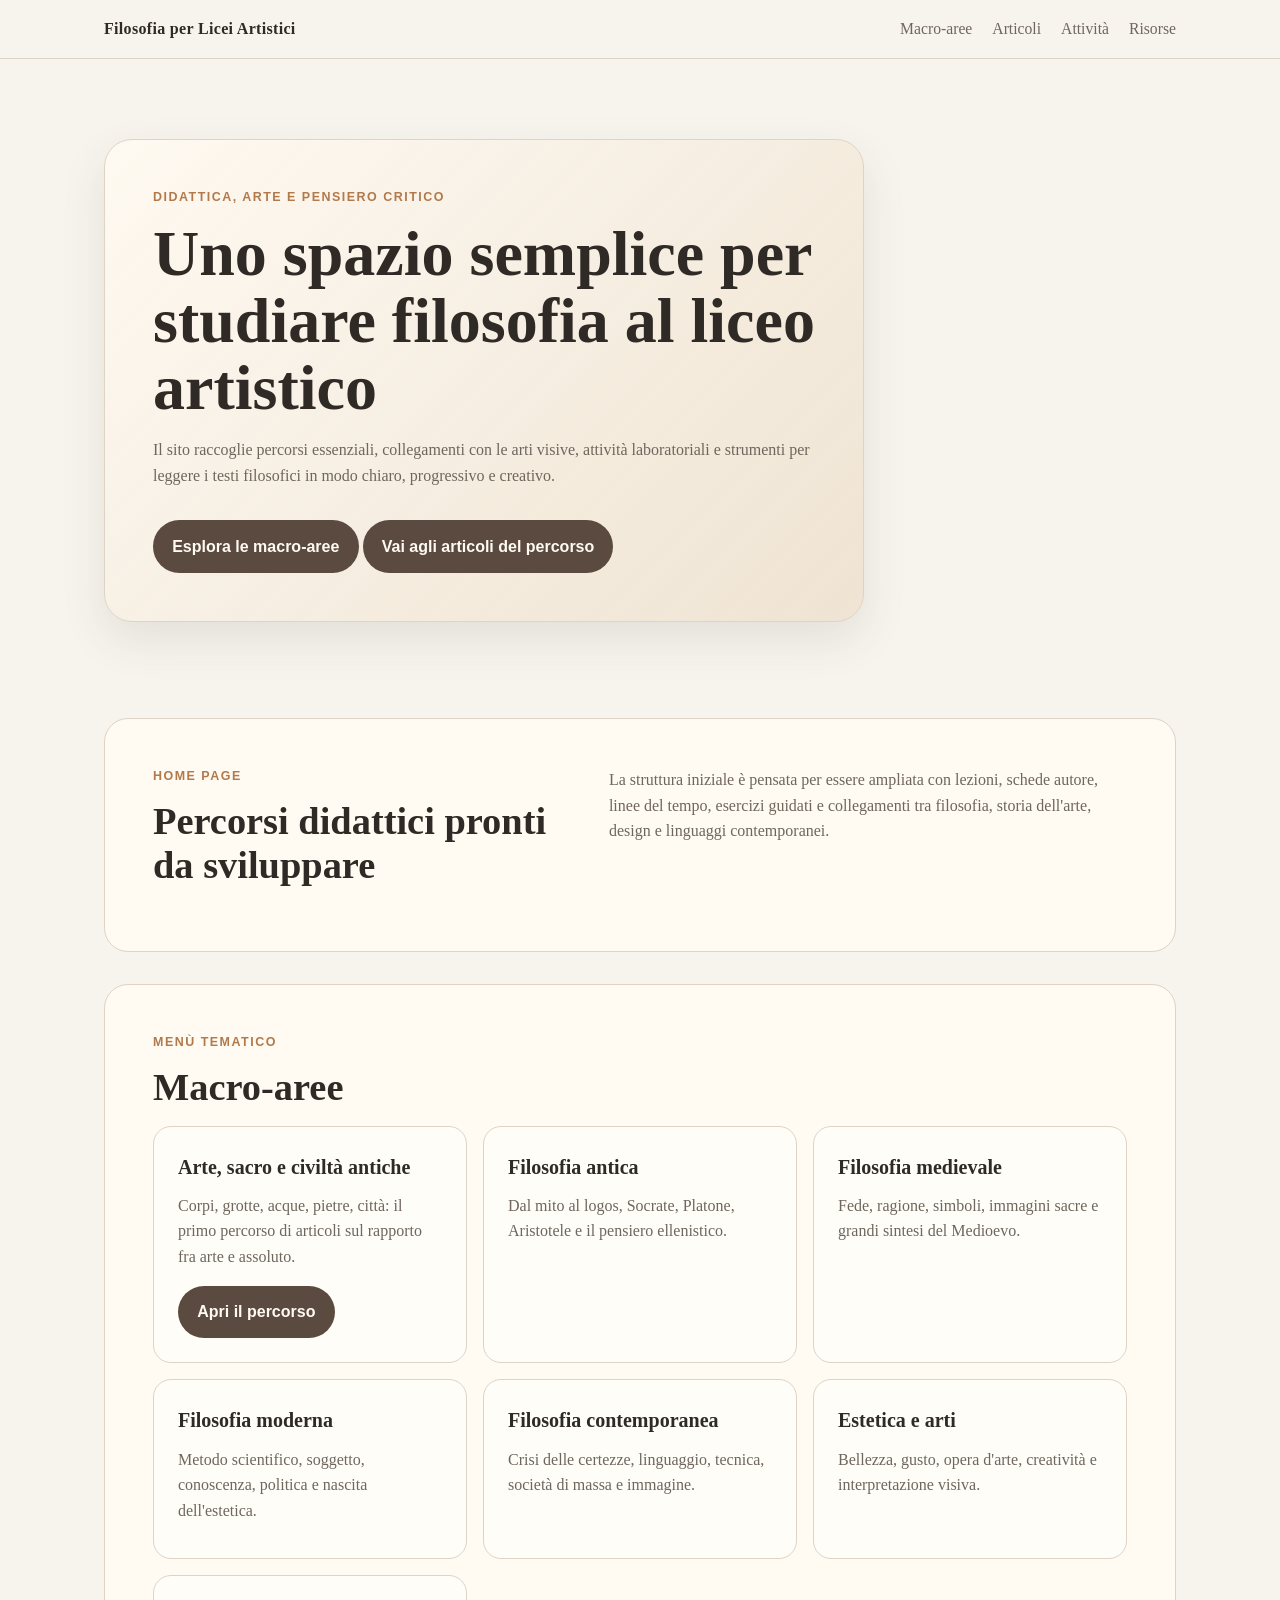
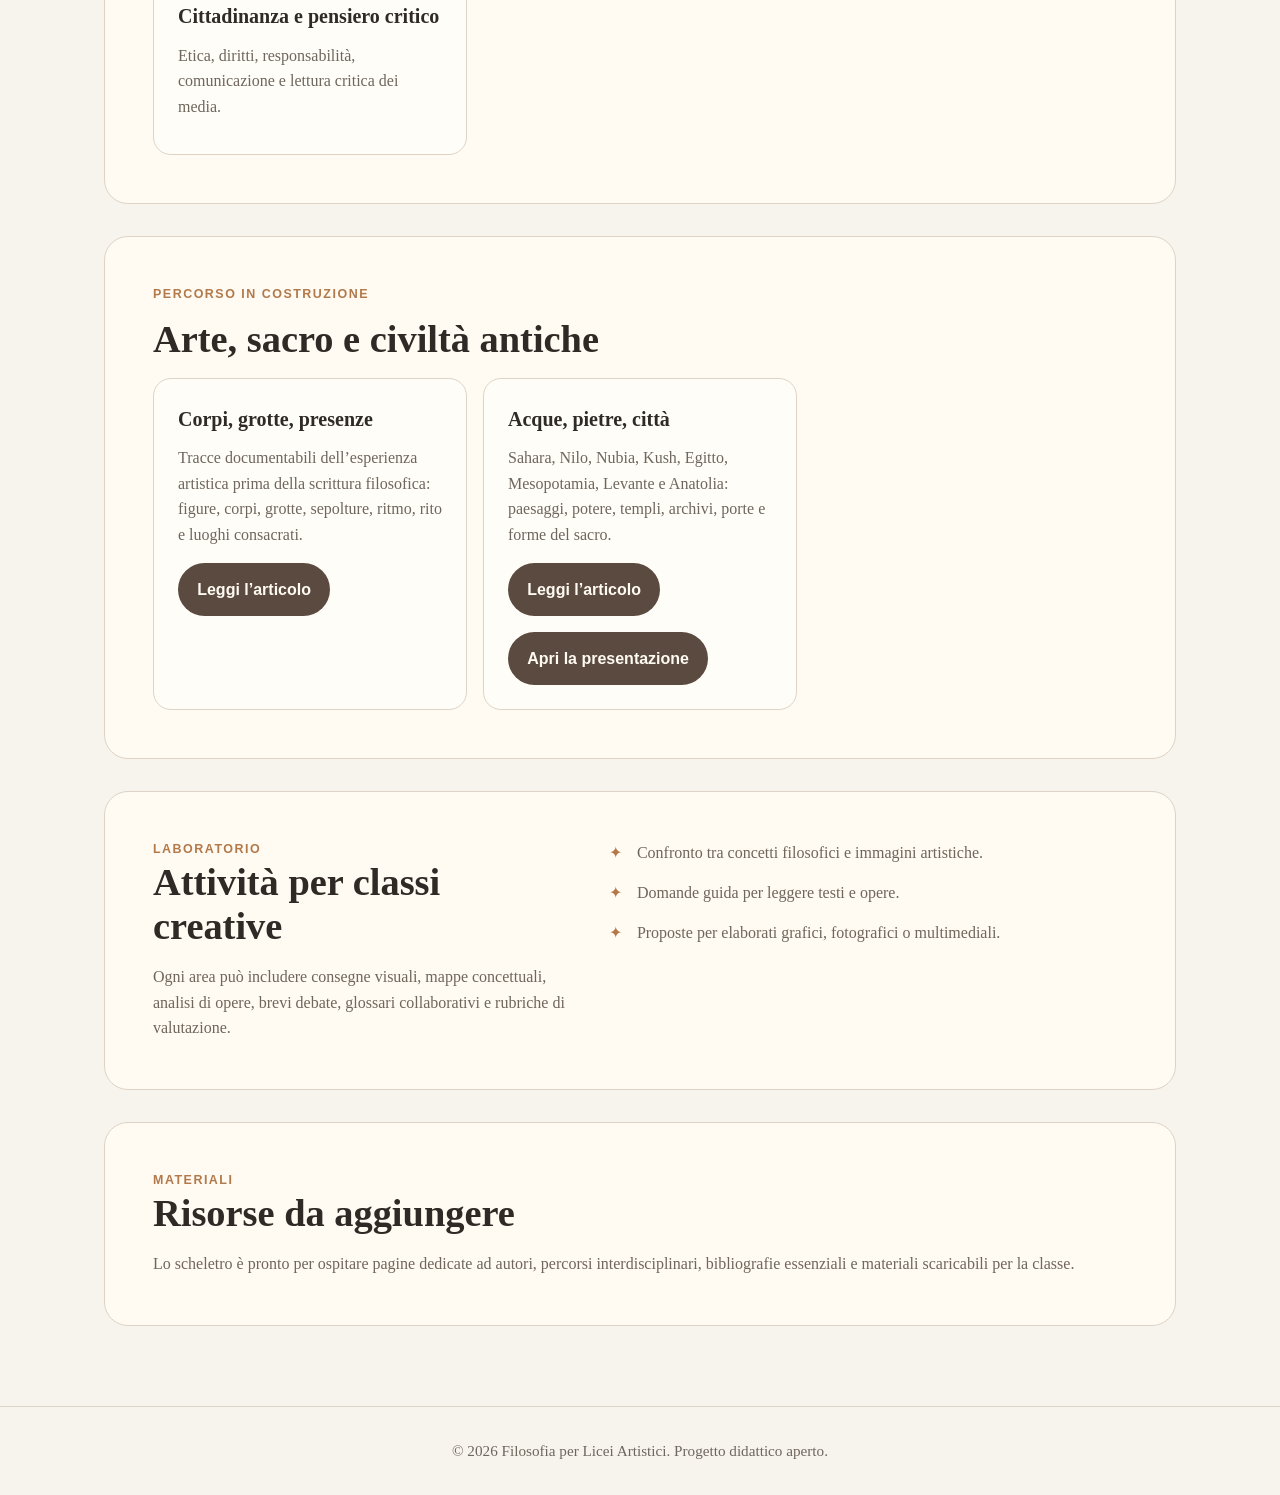
==== index.html @ ec207cff "Aggiorna homepage per Acque pietre città autonomo" ====
<!DOCTYPE html>
<html lang="it">
<head>
  <meta charset="UTF-8">
  <meta name="viewport" content="width=device-width, initial-scale=1.0">
  <title>Filosofia per Licei Artistici</title>
  <link rel="stylesheet" href="styles.css">
</head>
<body>
  <header class="site-header">
    <nav class="navbar" aria-label="Navigazione principale">
      <a class="brand" href="#inizio">Filosofia per Licei Artistici</a>
      <ul class="nav-menu">
        <li><a href="#macro-aree">Macro-aree</a></li>
        <li><a href="#articoli">Articoli</a></li>
        <li><a href="#attivita">Attività</a></li>
        <li><a href="#risorse">Risorse</a></li>
      </ul>
    </nav>
  </header>

  <main id="inizio">
    <section class="hero" aria-labelledby="titolo-home">
      <div class="hero-content">
        <p class="eyebrow">Didattica, arte e pensiero critico</p>
        <h1 id="titolo-home">Uno spazio semplice per studiare filosofia al liceo artistico</h1>
        <p>
          Il sito raccoglie percorsi essenziali, collegamenti con le arti visive,
          attività laboratoriali e strumenti per leggere i testi filosofici in modo
          chiaro, progressivo e creativo.
        </p>
        <a class="button" href="#macro-aree">Esplora le macro-aree</a>
        <a class="button" href="#articoli">Vai agli articoli del percorso</a>
      </div>
    </section>

    <section id="percorsi" class="section intro-section" aria-labelledby="titolo-percorsi">
      <div>
        <p class="section-label">Home page</p>
        <h2 id="titolo-percorsi">Percorsi didattici pronti da sviluppare</h2>
      </div>
      <p>
        La struttura iniziale è pensata per essere ampliata con lezioni,
        schede autore, linee del tempo, esercizi guidati e collegamenti tra
        filosofia, storia dell'arte, design e linguaggi contemporanei.
      </p>
    </section>

    <section id="macro-aree" class="section" aria-labelledby="titolo-macro-aree">
      <p class="section-label">Menù tematico</p>
      <h2 id="titolo-macro-aree">Macro-aree</h2>
      <div class="card-grid">
        <article class="card">
          <h3>Arte, sacro e civiltà antiche</h3>
          <p>Corpi, grotte, acque, pietre, città: il primo percorso di articoli sul rapporto fra arte e assoluto.</p>
          <a class="button" href="#articoli">Apri il percorso</a>
        </article>
        <article class="card">
          <h3>Filosofia antica</h3>
          <p>Dal mito al logos, Socrate, Platone, Aristotele e il pensiero ellenistico.</p>
        </article>
        <article class="card">
          <h3>Filosofia medievale</h3>
          <p>Fede, ragione, simboli, immagini sacre e grandi sintesi del Medioevo.</p>
        </article>
        <article class="card">
          <h3>Filosofia moderna</h3>
          <p>Metodo scientifico, soggetto, conoscenza, politica e nascita dell'estetica.</p>
        </article>
        <article class="card">
          <h3>Filosofia contemporanea</h3>
          <p>Crisi delle certezze, linguaggio, tecnica, società di massa e immagine.</p>
        </article>
        <article class="card">
          <h3>Estetica e arti</h3>
          <p>Bellezza, gusto, opera d'arte, creatività e interpretazione visiva.</p>
        </article>
        <article class="card">
          <h3>Cittadinanza e pensiero critico</h3>
          <p>Etica, diritti, responsabilità, comunicazione e lettura critica dei media.</p>
        </article>
      </div>
    </section>

    <section id="articoli" class="section" aria-labelledby="titolo-articoli">
      <p class="section-label">Percorso in costruzione</p>
      <h2 id="titolo-articoli">Arte, sacro e civiltà antiche</h2>
      <div class="card-grid">
        <article class="card">
          <h3>Corpi, grotte, presenze</h3>
          <p>
            Tracce documentabili dell’esperienza artistica prima della scrittura filosofica:
            figure, corpi, grotte, sepolture, ritmo, rito e luoghi consacrati.
          </p>
          <a class="button" href="quando-l-arte-era-una-soglia.html">Leggi l’articolo</a>
        </article>
        <article class="card">
          <h3>Acque, pietre, città</h3>
          <p>
            Sahara, Nilo, Nubia, Kush, Egitto, Mesopotamia, Levante e Anatolia:
            paesaggi, potere, templi, archivi, porte e forme del sacro.
          </p>
          <a class="button" href="acque-pietre-citta.html">Leggi l’articolo</a>
          <a class="button" href="presentazioni/acque-pietre-citta.html">Apri la presentazione</a>
        </article>
      </div>
    </section>

    <section id="attivita" class="section split-section" aria-labelledby="titolo-attivita">
      <div>
        <p class="section-label">Laboratorio</p>
        <h2 id="titolo-attivita">Attività per classi creative</h2>
        <p>
          Ogni area può includere consegne visuali, mappe concettuali, analisi
          di opere, brevi debate, glossari collaborativi e rubriche di valutazione.
        </p>
      </div>
      <ul class="check-list">
        <li>Confronto tra concetti filosofici e immagini artistiche.</li>
        <li>Domande guida per leggere testi e opere.</li>
        <li>Proposte per elaborati grafici, fotografici o multimediali.</li>
      </ul>
    </section>

    <section id="risorse" class="section resources" aria-labelledby="titolo-risorse">
      <p class="section-label">Materiali</p>
      <h2 id="titolo-risorse">Risorse da aggiungere</h2>
      <p>
        Lo scheletro è pronto per ospitare pagine dedicate ad autori, percorsi
        interdisciplinari, bibliografie essenziali e materiali scaricabili per la classe.
      </p>
    </section>
  </main>

  <footer class="site-footer">
    <p>&copy; 2026 Filosofia per Licei Artistici. Progetto didattico aperto.</p>
  </footer>
</body>
</html>
---- styles.css ----
:root {
  --color-bg: #f7f4ee;
  --color-surface: #fffaf2;
  --color-text: #2f2a25;
  --color-muted: #6f665d;
  --color-primary: #5b4a3f;
  --color-accent: #b27a4b;
  --color-border: #ded3c5;
  --shadow-soft: 0 18px 45px rgba(61, 48, 38, 0.10);
  --max-width: 1120px;
}

* {
  box-sizing: border-box;
}

html {
  scroll-behavior: smooth;
}

body {
  margin: 0;
  font-family: Georgia, "Times New Roman", serif;
  line-height: 1.6;
  color: var(--color-text);
  background: var(--color-bg);
}

a {
  color: inherit;
  text-decoration: none;
}

.site-header {
  position: sticky;
  top: 0;
  z-index: 10;
  background: rgba(247, 244, 238, 0.95);
  border-bottom: 1px solid var(--color-border);
  backdrop-filter: blur(8px);
}

.navbar {
  max-width: var(--max-width);
  margin: 0 auto;
  padding: 1rem 1.5rem;
  display: flex;
  align-items: center;
  justify-content: space-between;
  gap: 1.5rem;
}

.brand {
  font-weight: 700;
  letter-spacing: 0.02em;
}

.nav-menu {
  margin: 0;
  padding: 0;
  display: flex;
  flex-wrap: wrap;
  gap: 0.75rem 1.25rem;
  list-style: none;
  color: var(--color-muted);
  font-size: 0.98rem;
}

.nav-menu a:hover,
.nav-menu a:focus-visible {
  color: var(--color-accent);
}

main {
  max-width: var(--max-width);
  margin: 0 auto;
  padding: 0 1.5rem 3rem;
}

.hero {
  min-height: 62vh;
  display: grid;
  align-items: center;
  padding: 5rem 0 4rem;
}

.hero-content {
  max-width: 760px;
  padding: 3rem;
  background: linear-gradient(135deg, rgba(255, 250, 242, 0.96), rgba(238, 225, 207, 0.88));
  border: 1px solid var(--color-border);
  border-radius: 28px;
  box-shadow: var(--shadow-soft);
}

.eyebrow,
.section-label {
  margin: 0 0 0.75rem;
  color: var(--color-accent);
  font-family: Arial, Helvetica, sans-serif;
  font-size: 0.78rem;
  font-weight: 700;
  letter-spacing: 0.12em;
  text-transform: uppercase;
}

h1,
h2,
h3,
p {
  margin-top: 0;
}

h1 {
  margin-bottom: 1rem;
  font-size: clamp(2.25rem, 5vw, 4.6rem);
  line-height: 1.05;
}

h2 {
  margin-bottom: 1rem;
  font-size: clamp(1.8rem, 3vw, 2.6rem);
  line-height: 1.15;
}

h3 {
  margin-bottom: 0.65rem;
  font-size: 1.25rem;
}

p {
  color: var(--color-muted);
}

.button {
  display: inline-block;
  margin-top: 1rem;
  padding: 0.85rem 1.2rem;
  color: #fffaf2;
  background: var(--color-primary);
  border-radius: 999px;
  font-family: Arial, Helvetica, sans-serif;
  font-weight: 700;
}

.button:hover,
.button:focus-visible {
  background: var(--color-accent);
}

.section {
  margin: 2rem 0;
  padding: 3rem;
  background: var(--color-surface);
  border: 1px solid var(--color-border);
  border-radius: 24px;
}

.intro-section,
.split-section {
  display: grid;
  grid-template-columns: minmax(0, 0.9fr) minmax(0, 1.1fr);
  gap: 2rem;
  align-items: start;
}

.card-grid {
  display: grid;
  grid-template-columns: repeat(3, minmax(0, 1fr));
  gap: 1rem;
}

.card {
  min-height: 180px;
  padding: 1.5rem;
  border: 1px solid var(--color-border);
  border-radius: 18px;
  background: #fffdf8;
}

.card p,
.resources p,
.split-section p {
  margin-bottom: 0;
}

.check-list {
  margin: 0;
  padding: 0;
  list-style: none;
}

.check-list li {
  position: relative;
  margin-bottom: 0.9rem;
  padding-left: 1.75rem;
  color: var(--color-muted);
}

.check-list li::before {
  content: "✦";
  position: absolute;
  left: 0;
  color: var(--color-accent);
}

.site-footer {
  padding: 2rem 1.5rem;
  text-align: center;
  border-top: 1px solid var(--color-border);
}

.site-footer p {
  margin: 0;
  font-size: 0.95rem;
}

@media (max-width: 820px) {
  .navbar,
  .intro-section,
  .split-section {
    grid-template-columns: 1fr;
  }

  .navbar {
    align-items: flex-start;
    flex-direction: column;
  }

  .hero-content,
  .section {
    padding: 2rem;
  }

  .card-grid {
    grid-template-columns: 1fr;
  }
}

.featured-article {
  display: flex;
  align-items: center;
  justify-content: space-between;
  gap: 2rem;
  background: linear-gradient(135deg, #fffaf2 0%, #efe2d1 100%);
}

.featured-article p {
  margin-bottom: 0;
}

.article-layout {
  max-width: 920px;
}

.article-page {
  padding: 4rem 0 2rem;
}

.article-hero {
  margin-bottom: 2rem;
  padding: 3rem;
  background: linear-gradient(135deg, rgba(255, 250, 242, 0.98), rgba(238, 225, 207, 0.92));
  border: 1px solid var(--color-border);
  border-radius: 28px;
  box-shadow: var(--shadow-soft);
}

.article-subtitle {
  max-width: 760px;
  margin-bottom: 0;
  color: var(--color-primary);
  font-size: clamp(1.15rem, 2.5vw, 1.5rem);
}

.article-content {
  padding: 3rem;
  background: var(--color-surface);
  border: 1px solid var(--color-border);
  border-radius: 24px;
}

.article-content h2 {
  margin-top: 2.8rem;
  padding-top: 0.5rem;
}

.article-content h2:first-child,
.article-content hr + h2 {
  margin-top: 1.2rem;
}

.article-content h3 {
  margin-top: 2rem;
  color: var(--color-primary);
}

.article-content p,
.article-content li {
  color: var(--color-muted);
}

.article-content a {
  color: var(--color-accent);
  font-weight: 700;
  text-decoration: underline;
  text-decoration-thickness: 0.08em;
  text-underline-offset: 0.18em;
}

.article-content a:hover,
.article-content a:focus-visible {
  color: var(--color-primary);
}

.article-content blockquote {
  margin: 0 0 2rem;
  padding: 1.25rem 1.5rem;
  color: var(--color-primary);
  background: #fffdf8;
  border-left: 5px solid var(--color-accent);
  border-radius: 0 16px 16px 0;
}

.article-content blockquote strong {
  display: block;
  margin-bottom: 0.35rem;
}

.article-content hr {
  margin: 2.5rem 0;
  border: 0;
  border-top: 1px solid var(--color-border);
}

.article-content ul,
.article-content ol {
  margin: 0 0 1.5rem 1.25rem;
  padding-left: 1rem;
}

.article-content li {
  margin-bottom: 0.55rem;
}

.article-content img {
  display: block;
  max-width: 100%;
  height: auto;
  margin: 1.5rem auto;
  border-radius: 18px;
  box-shadow: var(--shadow-soft);
}


.media-cluster {
  margin: 2rem 0;
  padding: 1.25rem;
  background: #fffdf8;
  border: 1px solid var(--color-border);
  border-radius: 20px;
}

.media-cluster h3 {
  margin-top: 0;
}

.media-grid {
  display: grid;
  grid-template-columns: repeat(2, minmax(0, 1fr));
  gap: 1rem;
}

.media-card {
  display: flex;
  min-height: 160px;
  flex-direction: column;
  gap: 0.5rem;
  padding: 1.1rem;
  color: var(--color-muted);
  background: linear-gradient(135deg, #fffaf2 0%, #f2e6d8 100%);
  border: 1px solid var(--color-border);
  border-radius: 16px;
  text-decoration: none;
  box-shadow: 0 10px 24px rgba(61, 48, 38, 0.07);
}

.article-content .media-card {
  color: var(--color-muted);
  font-weight: 400;
  text-decoration: none;
}

.article-content .media-card:hover,
.article-content .media-card:focus-visible {
  color: var(--color-primary);
  border-color: var(--color-accent);
}

.media-card strong {
  color: var(--color-primary);
  font-size: 1.05rem;
  line-height: 1.25;
}

.media-type {
  color: var(--color-accent);
  font-family: Arial, Helvetica, sans-serif;
  font-size: 0.72rem;
  font-weight: 700;
  letter-spacing: 0.1em;
  text-transform: uppercase;
}

.media-card-wide,
.media-embed {
  grid-column: 1 / -1;
}

.media-embed iframe {
  width: 100%;
  aspect-ratio: 16 / 9;
  margin-top: 0.4rem;
  border: 0;
  border-radius: 12px;
}

@media (max-width: 820px) {
  .featured-article {
    align-items: flex-start;
    flex-direction: column;
  }

  .article-page {
    padding-top: 2rem;
  }

  .article-hero,
  .article-content {
    padding: 2rem;
  }

  .media-grid {
    grid-template-columns: 1fr;
  }
}

.article-figure {
  margin: 2rem 0 2.25rem;
}

.article-figure-grid {
  display: grid;
  grid-template-columns: repeat(2, minmax(0, 1fr));
  gap: 1rem;
}

.figure-card {
  margin: 0;
  overflow: hidden;
  border: 1px solid var(--color-border);
  border-radius: 20px;
  background: #fffdf8;
  box-shadow: 0 12px 28px rgba(61, 48, 38, 0.08);
}

.figure-card img {
  display: block;
  width: 100%;
  max-height: 520px;
  object-fit: cover;
  background: #eee5d8;
}

.figure-card figcaption {
  padding: 0.85rem 1rem 1rem;
  color: var(--color-muted);
  font-family: Arial, Helvetica, sans-serif;
  font-size: 0.9rem;
  line-height: 1.45;
}

.figure-card figcaption a {
  color: var(--color-accent);
  font-weight: 700;
  text-decoration: underline;
  text-underline-offset: 0.18em;
}

@media (max-width: 820px) {
  .article-figure-grid {
    grid-template-columns: 1fr;
  }

  .figure-card img {
    max-height: none;
  }
}

.video-section {
  margin: 0 0 2rem;
  padding: 2rem;
  background: linear-gradient(135deg, #fffaf2 0%, #f1e2cf 100%);
  border: 1px solid var(--color-border);
  border-radius: 24px;
  box-shadow: var(--shadow-soft);
}

.video-section h2 {
  margin-bottom: 0.75rem;
}

.video-section p {
  max-width: 760px;
}

.video-section video {
  display: block;
  margin-top: 1.5rem;
  overflow: hidden;
  background: #1d1712;
  border: 1px solid var(--color-border);
  border-radius: 20px;
  box-shadow: var(--shadow-soft);
}

@media (max-width: 820px) {
  .video-section {
    padding: 1.5rem;
  }
}
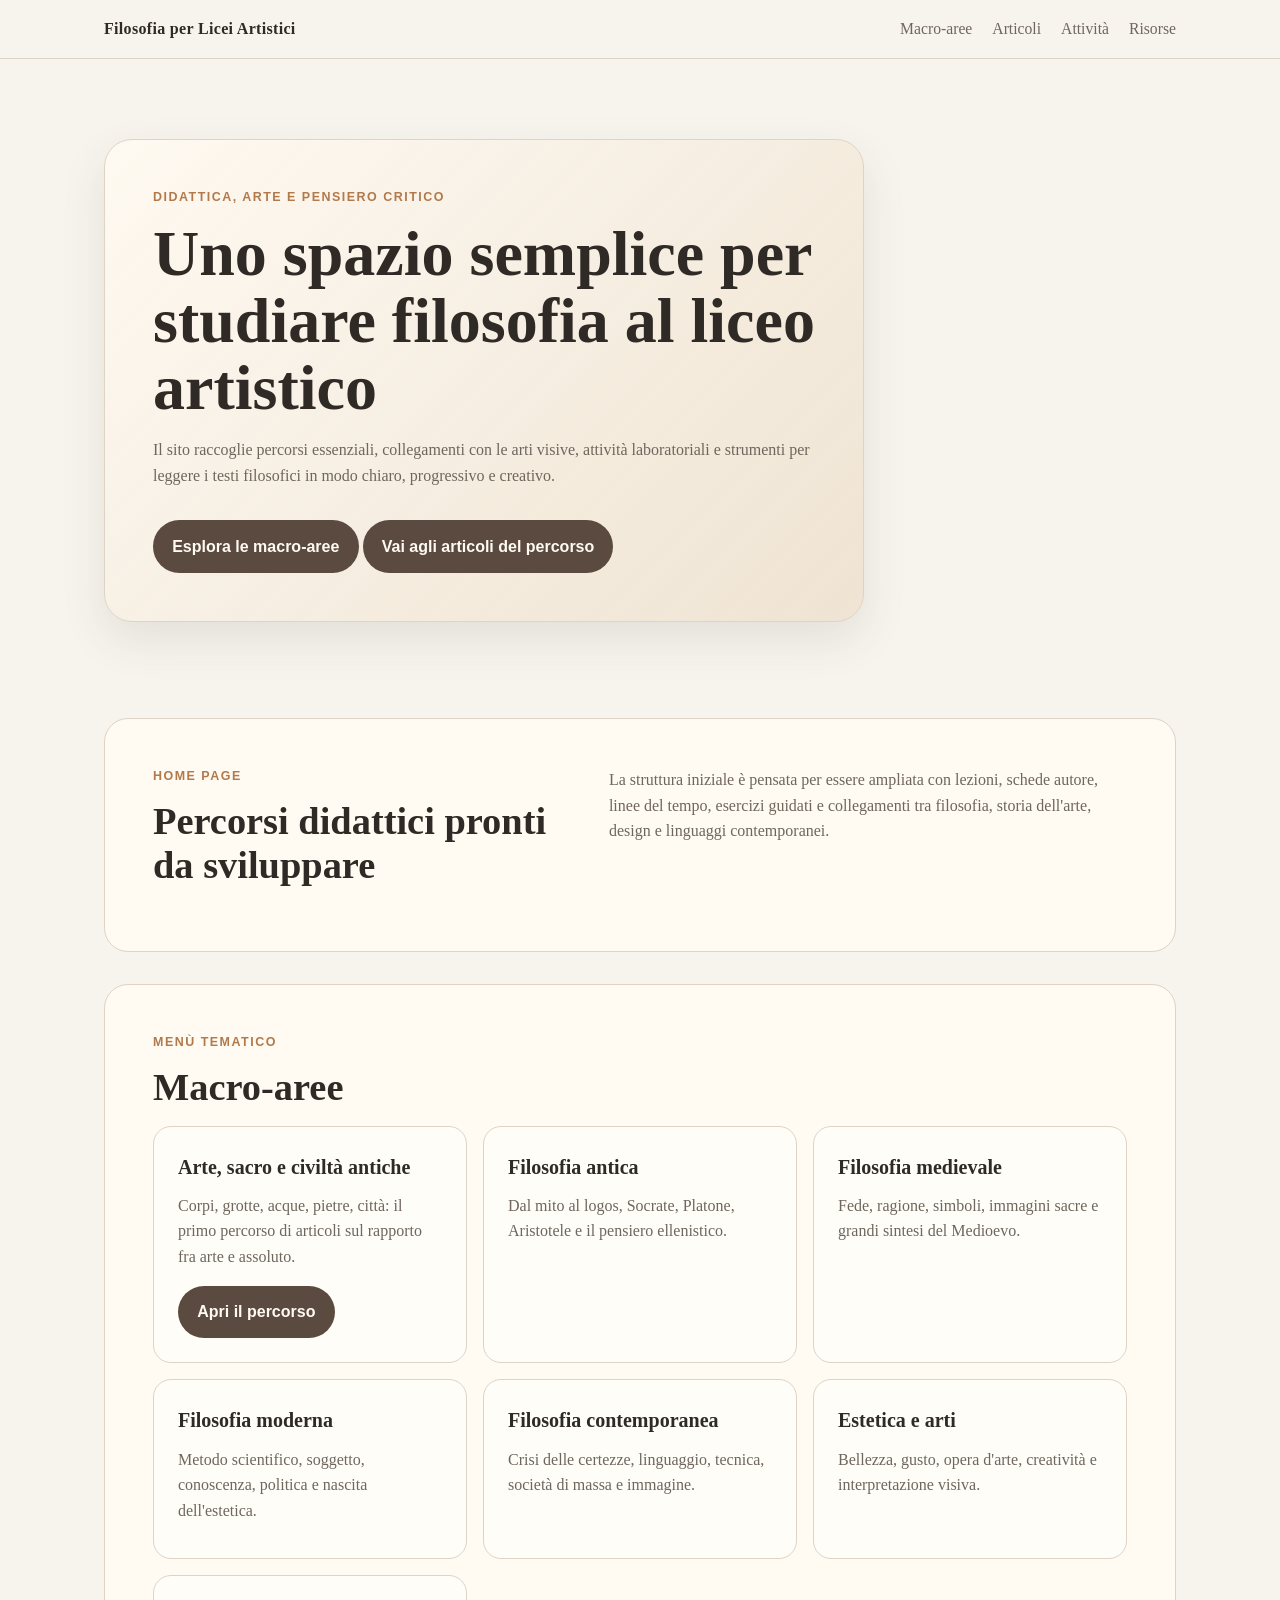
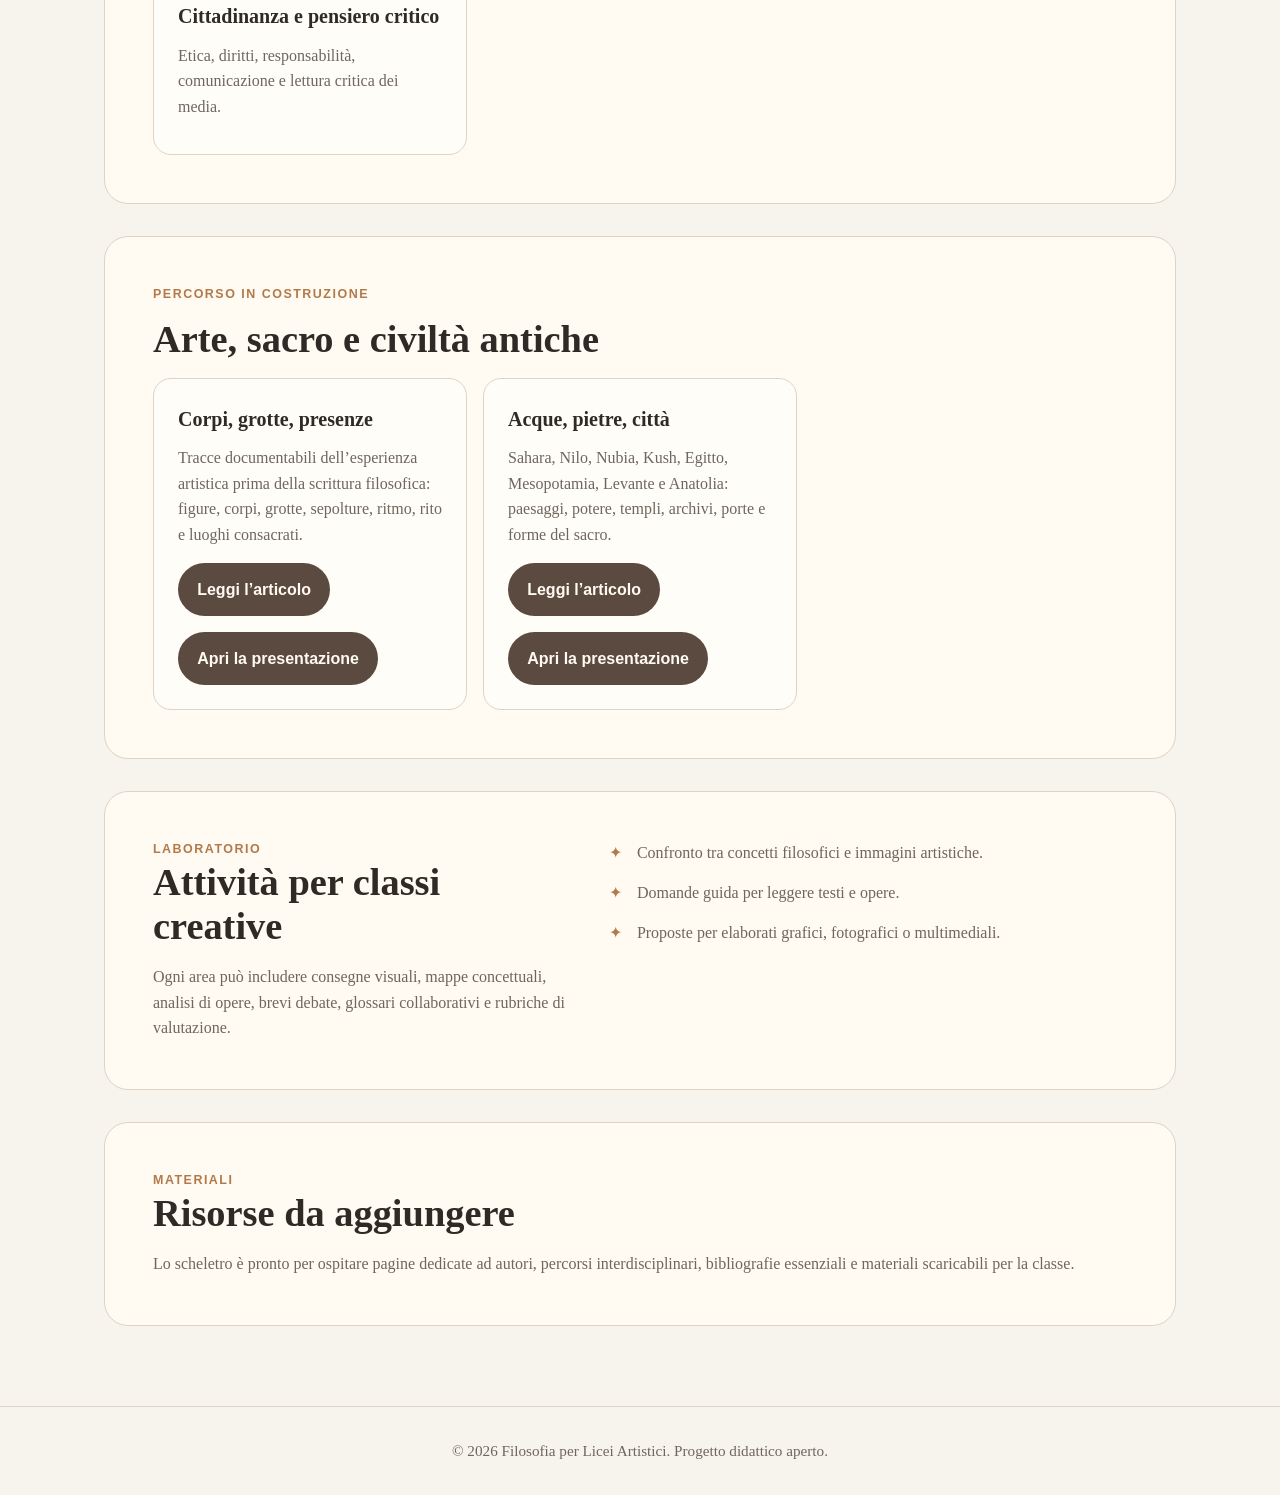
==== commit df0d709e: "Uniforma pulsanti presentazione in homepage" ====
--- a/index.html
+++ b/index.html
@@ -93,6 +93,7 @@
             figure, corpi, grotte, sepolture, ritmo, rito e luoghi consacrati.
           </p>
           <a class="button" href="quando-l-arte-era-una-soglia.html">Leggi l’articolo</a>
+          <a class="button" href="presentazioni/quando-l-arte-era-una-soglia.html">Apri la presentazione</a>
         </article>
         <article class="card">
           <h3>Acque, pietre, città</h3>
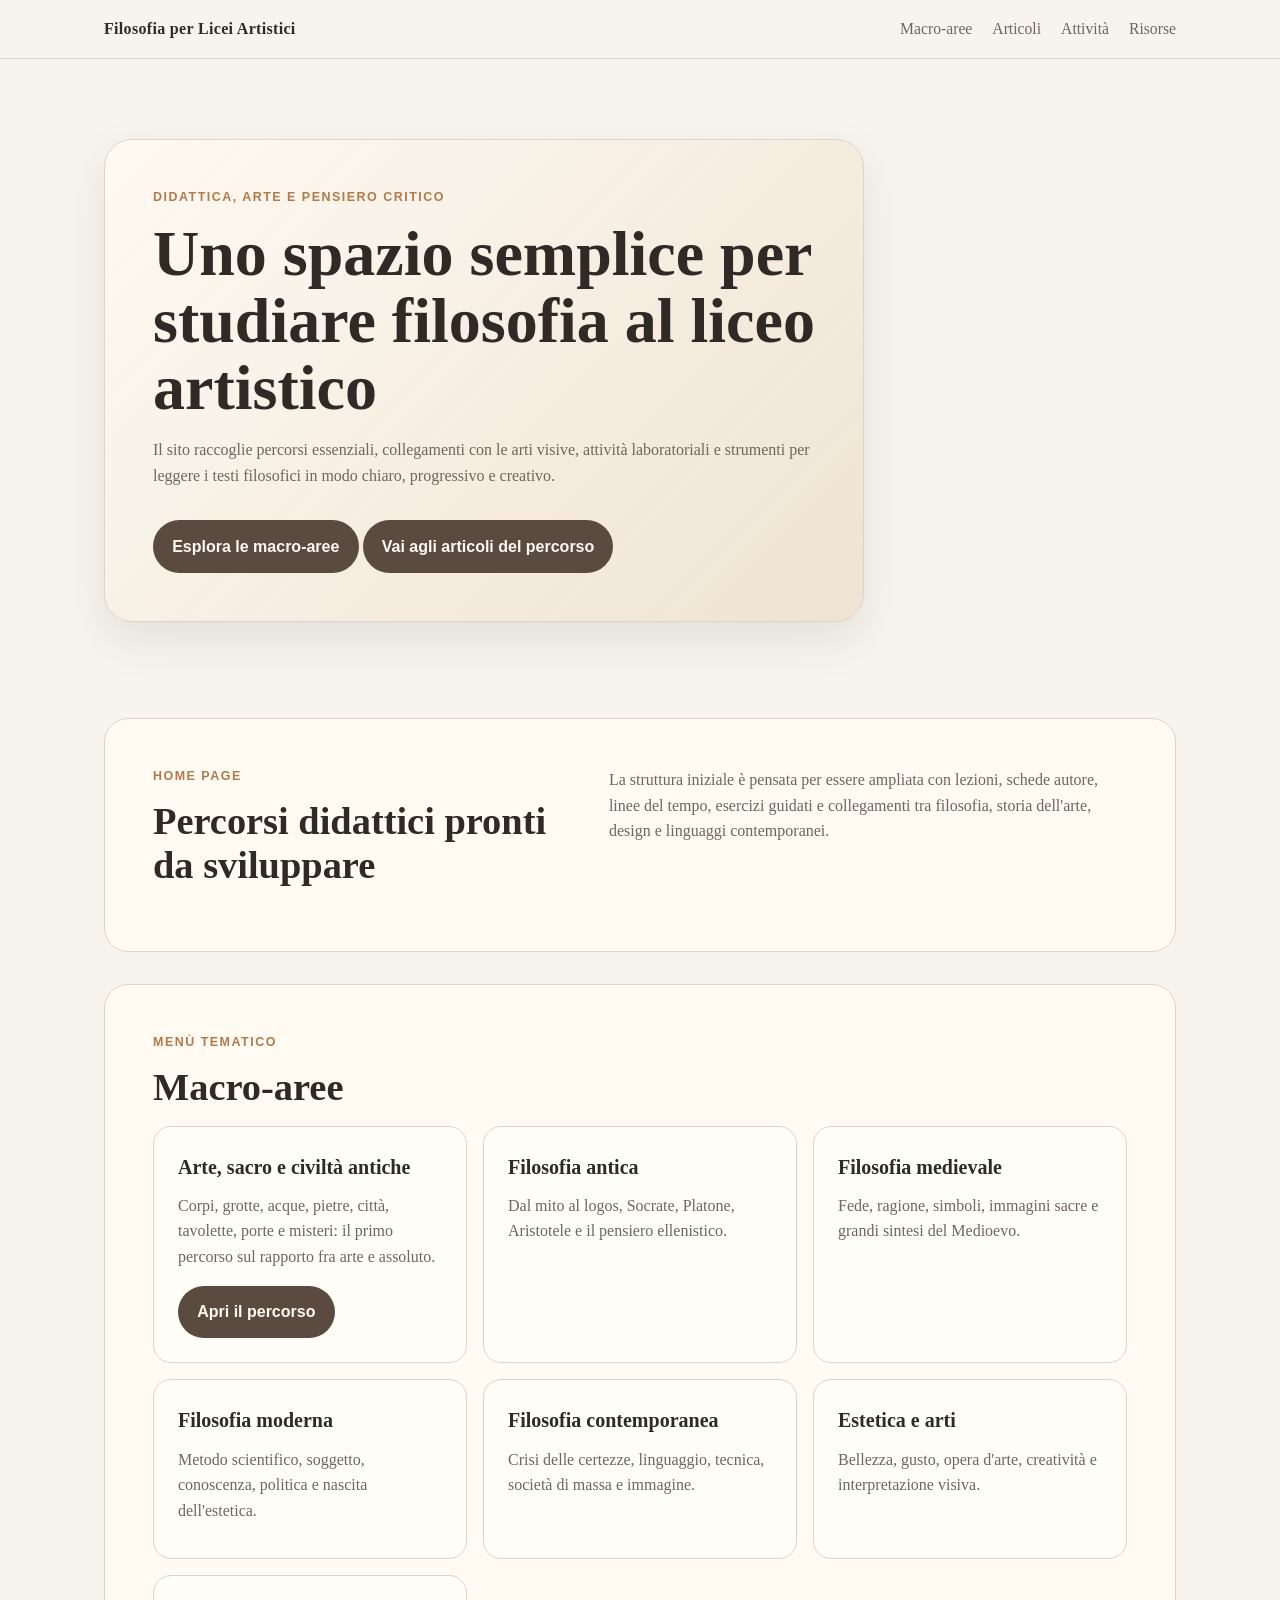
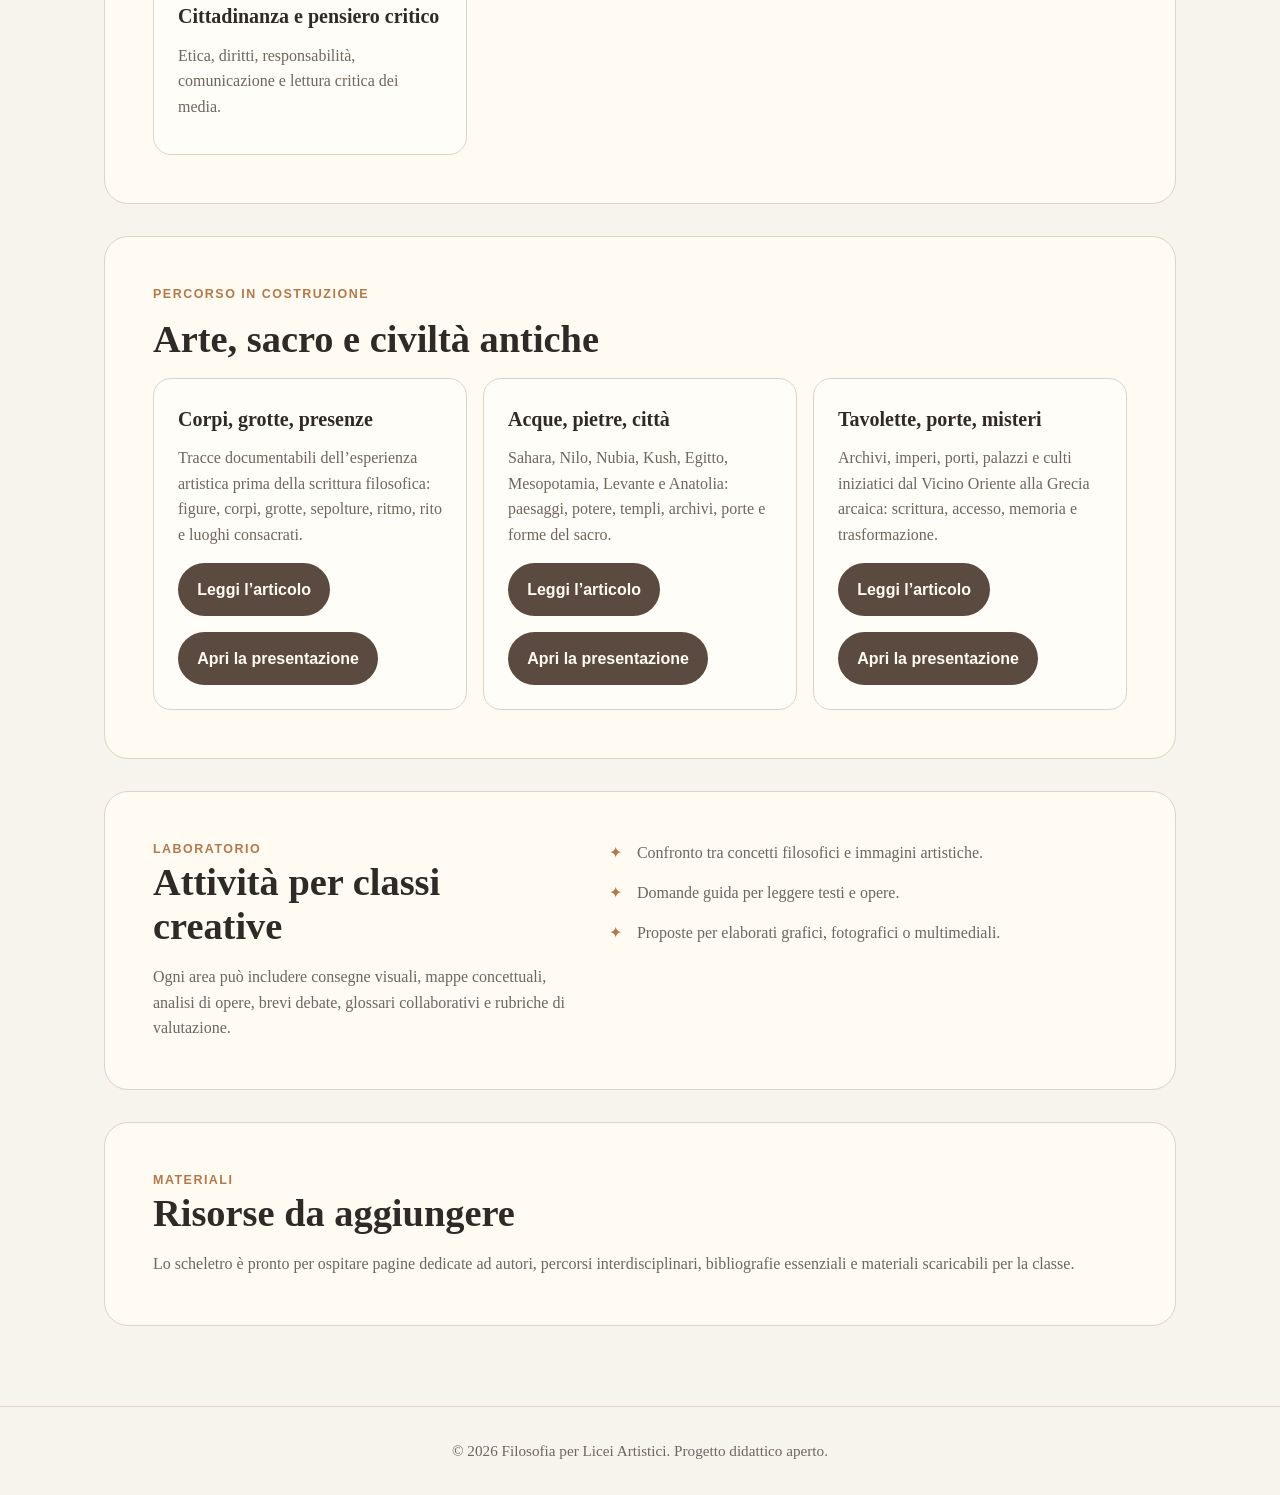
==== commit 4e90bb53: "Aggiungi terzo articolo in homepage" ====
--- a/index.html
+++ b/index.html
@@ -52,7 +52,7 @@
       <div class="card-grid">
         <article class="card">
           <h3>Arte, sacro e civiltà antiche</h3>
-          <p>Corpi, grotte, acque, pietre, città: il primo percorso di articoli sul rapporto fra arte e assoluto.</p>
+          <p>Corpi, grotte, acque, pietre, città, tavolette, porte e misteri: il primo percorso sul rapporto fra arte e assoluto.</p>
           <a class="button" href="#articoli">Apri il percorso</a>
         </article>
         <article class="card">
@@ -104,6 +104,15 @@
           <a class="button" href="acque-pietre-citta.html">Leggi l’articolo</a>
           <a class="button" href="presentazioni/acque-pietre-citta.html">Apri la presentazione</a>
         </article>
+        <article class="card">
+          <h3>Tavolette, porte, misteri</h3>
+          <p>
+            Archivi, imperi, porti, palazzi e culti iniziatici dal Vicino Oriente
+            alla Grecia arcaica: scrittura, accesso, memoria e trasformazione.
+          </p>
+          <a class="button" href="tavolette-porte-misteri.html">Leggi l’articolo</a>
+          <a class="button" href="presentazioni/tavolette-porte-misteri.html">Apri la presentazione</a>
+        </article>
       </div>
     </section>
 
@@ -137,4 +146,4 @@
     <p>&copy; 2026 Filosofia per Licei Artistici. Progetto didattico aperto.</p>
   </footer>
 </body>
-</html>+</html>
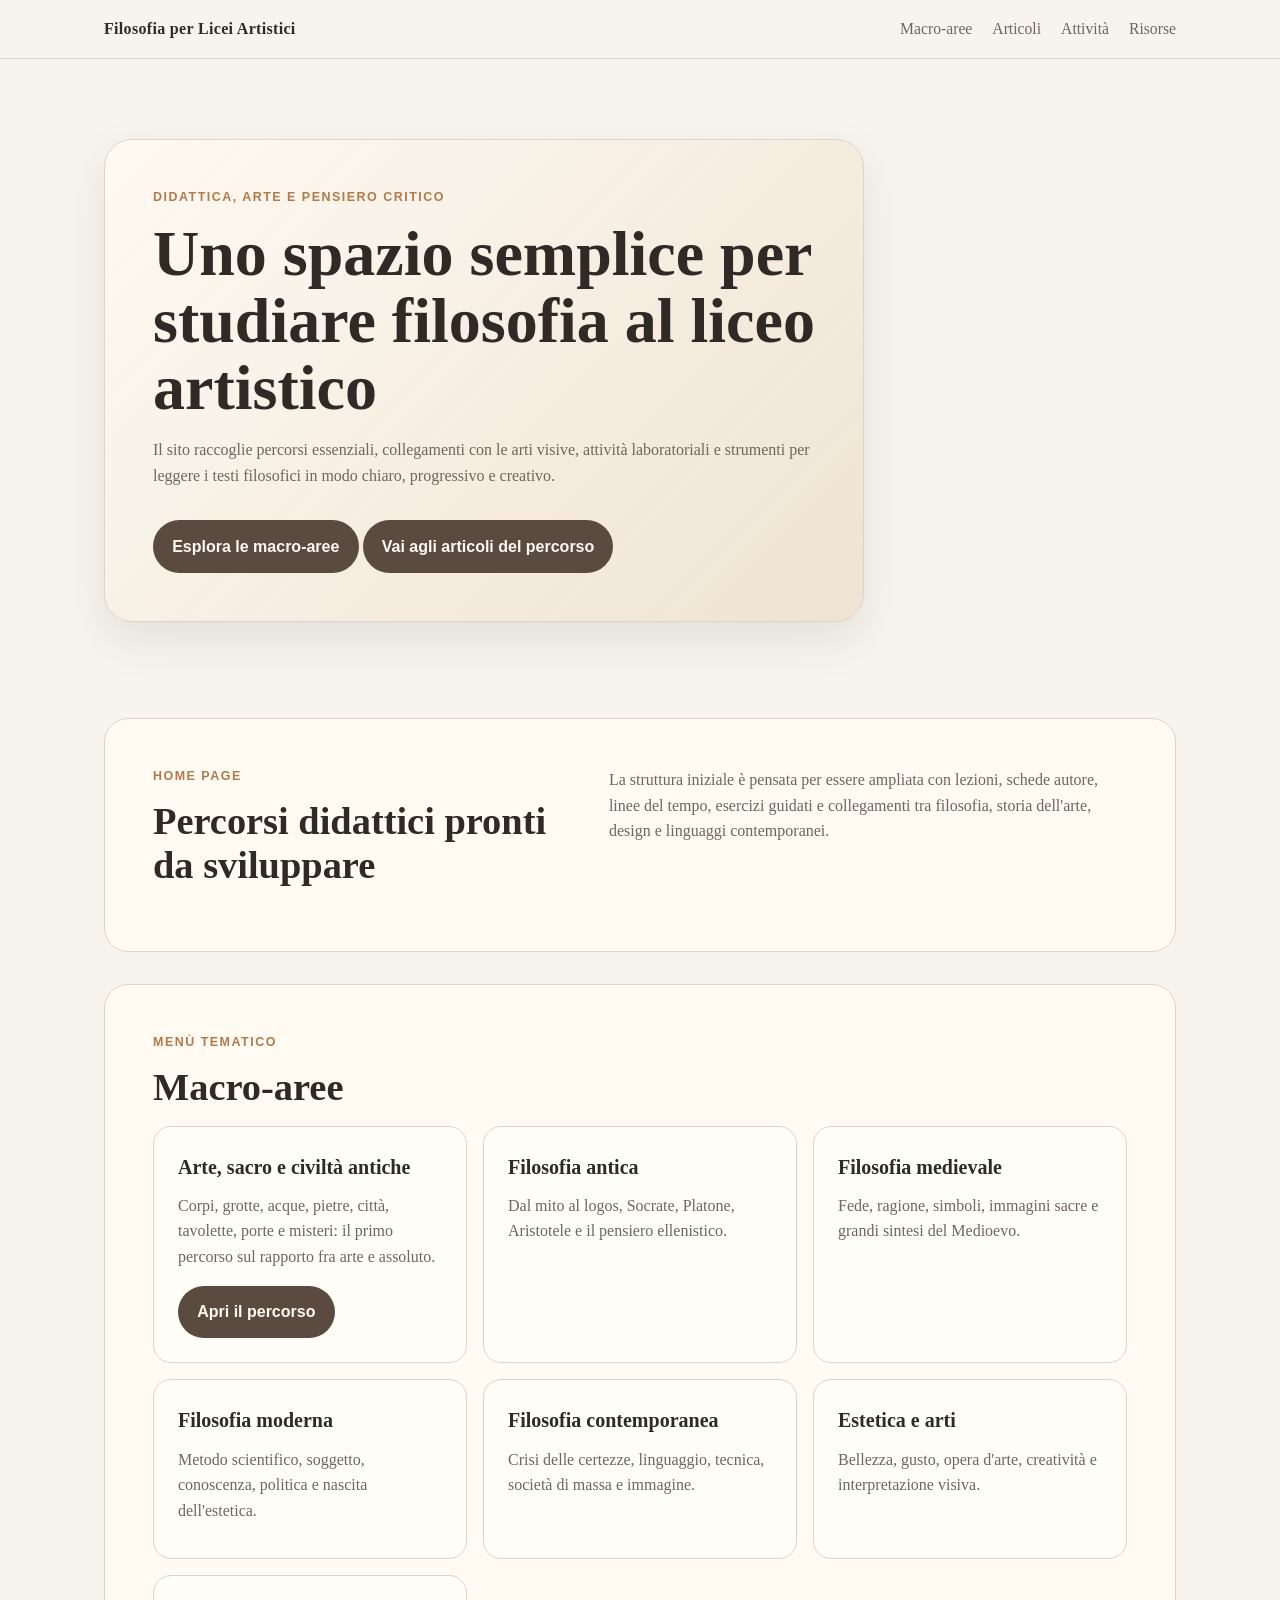
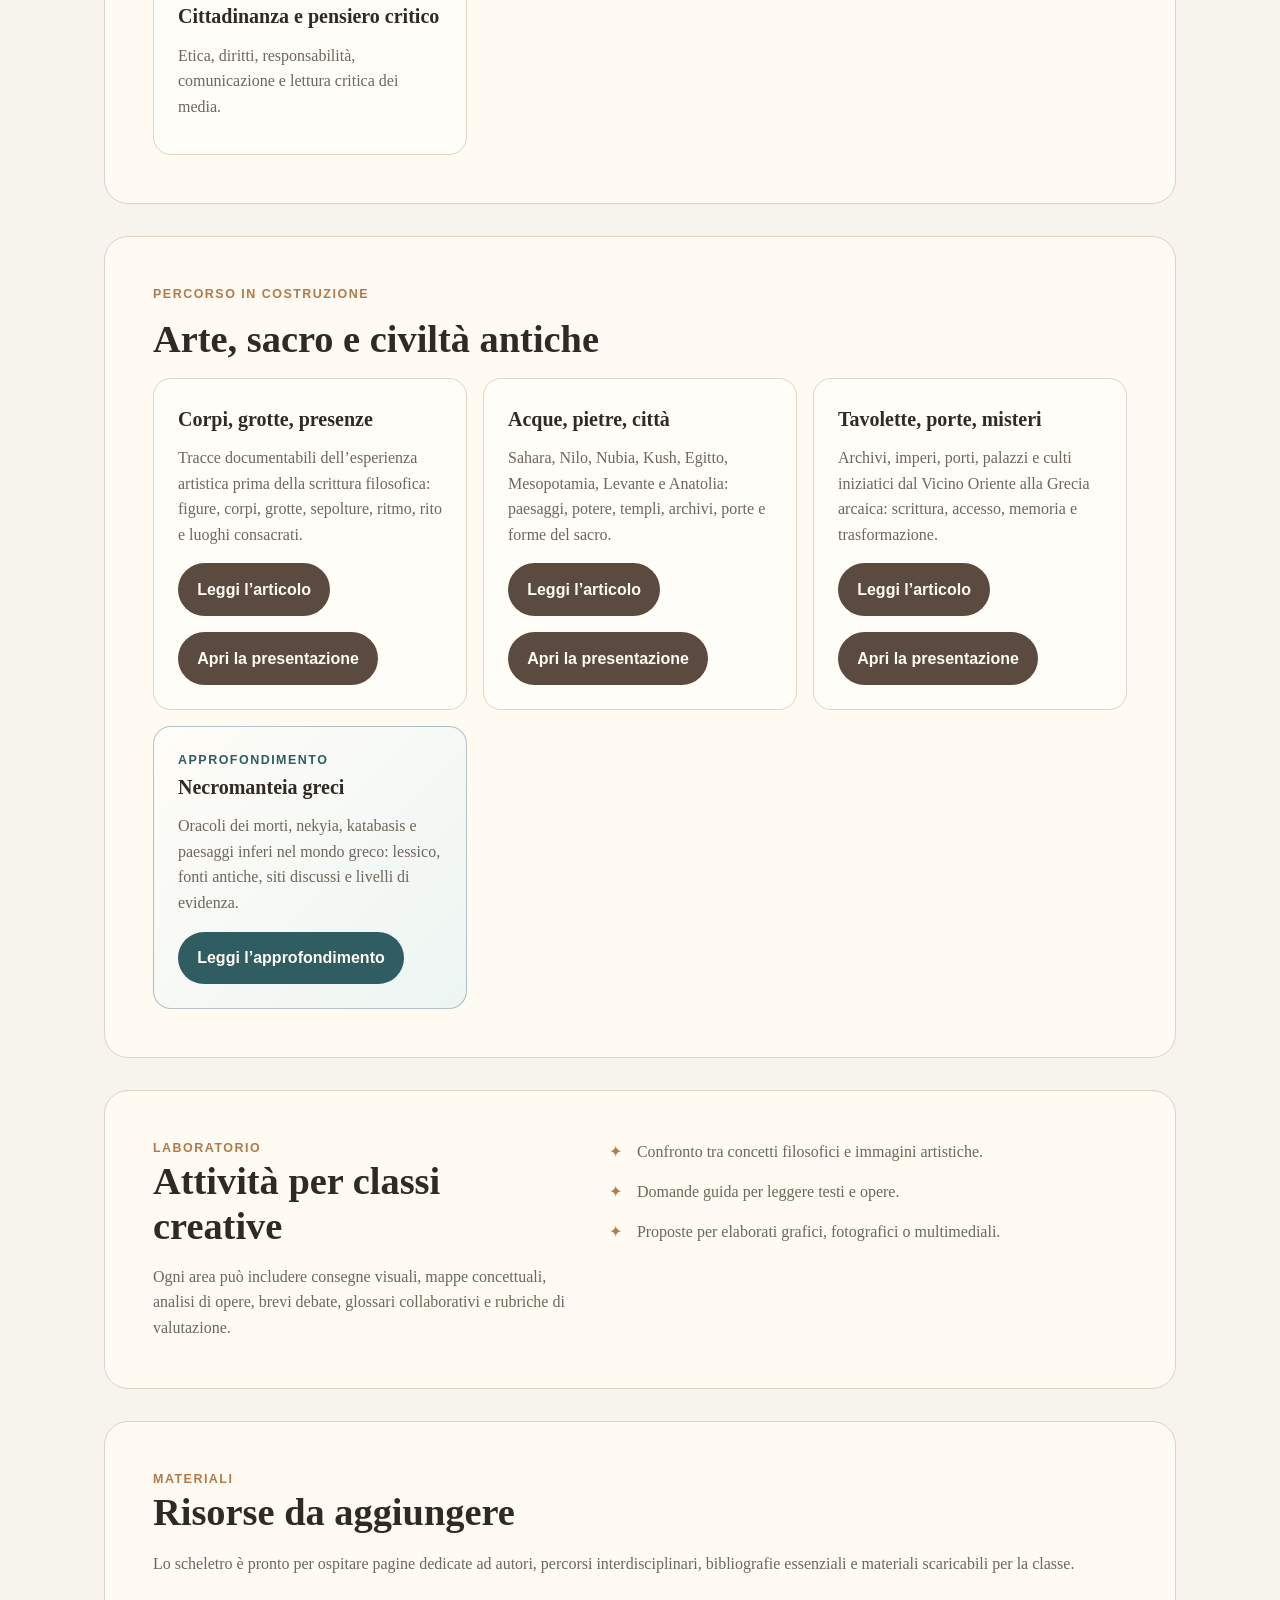
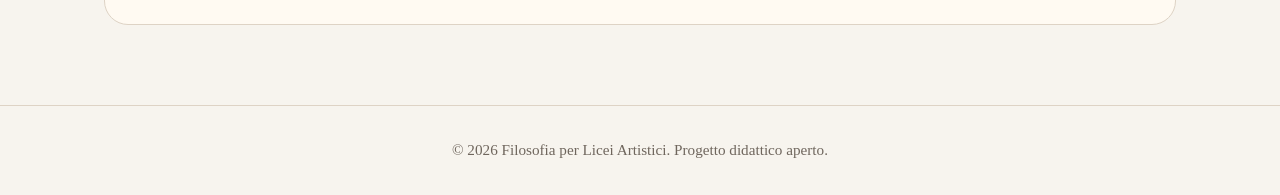
==== commit b349ab74: "Aggiungi approfondimento Necromanteia greci in homepage" ====
--- a/index.html
+++ b/index.html
@@ -113,6 +113,15 @@
           <a class="button" href="tavolette-porte-misteri.html">Leggi l’articolo</a>
           <a class="button" href="presentazioni/tavolette-porte-misteri.html">Apri la presentazione</a>
         </article>
+        <article class="card" style="border-color: rgba(47, 93, 97, 0.35); background: linear-gradient(135deg, #fffdf8 0%, #edf5f2 100%);">
+          <p class="section-label" style="color: #2f5d61;">Approfondimento</p>
+          <h3>Necromanteia greci</h3>
+          <p>
+            Oracoli dei morti, nekyia, katabasis e paesaggi inferi nel mondo greco:
+            lessico, fonti antiche, siti discussi e livelli di evidenza.
+          </p>
+          <a class="button" style="background: #2f5d61;" href="necromanteia-greci.html">Leggi l’approfondimento</a>
+        </article>
       </div>
     </section>
 
@@ -146,4 +155,4 @@
     <p>&copy; 2026 Filosofia per Licei Artistici. Progetto didattico aperto.</p>
   </footer>
 </body>
-</html>
+</html>
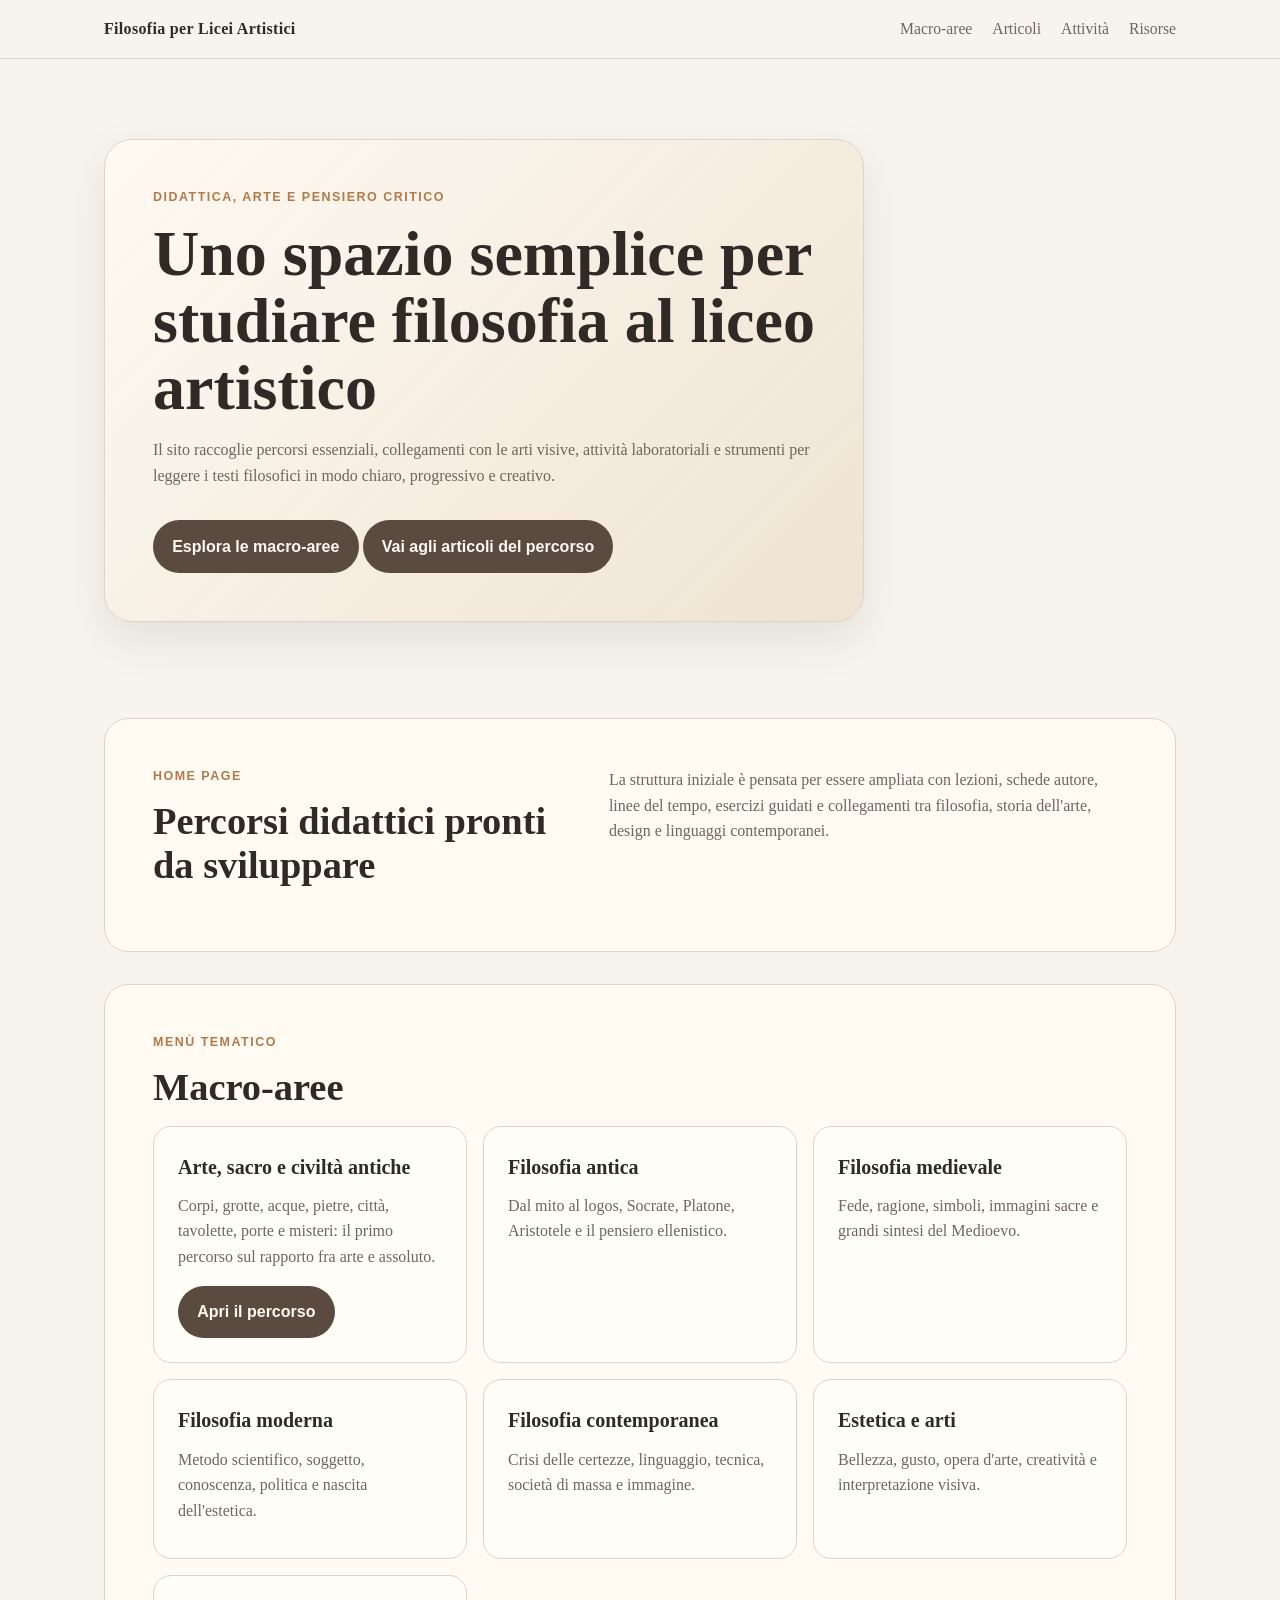
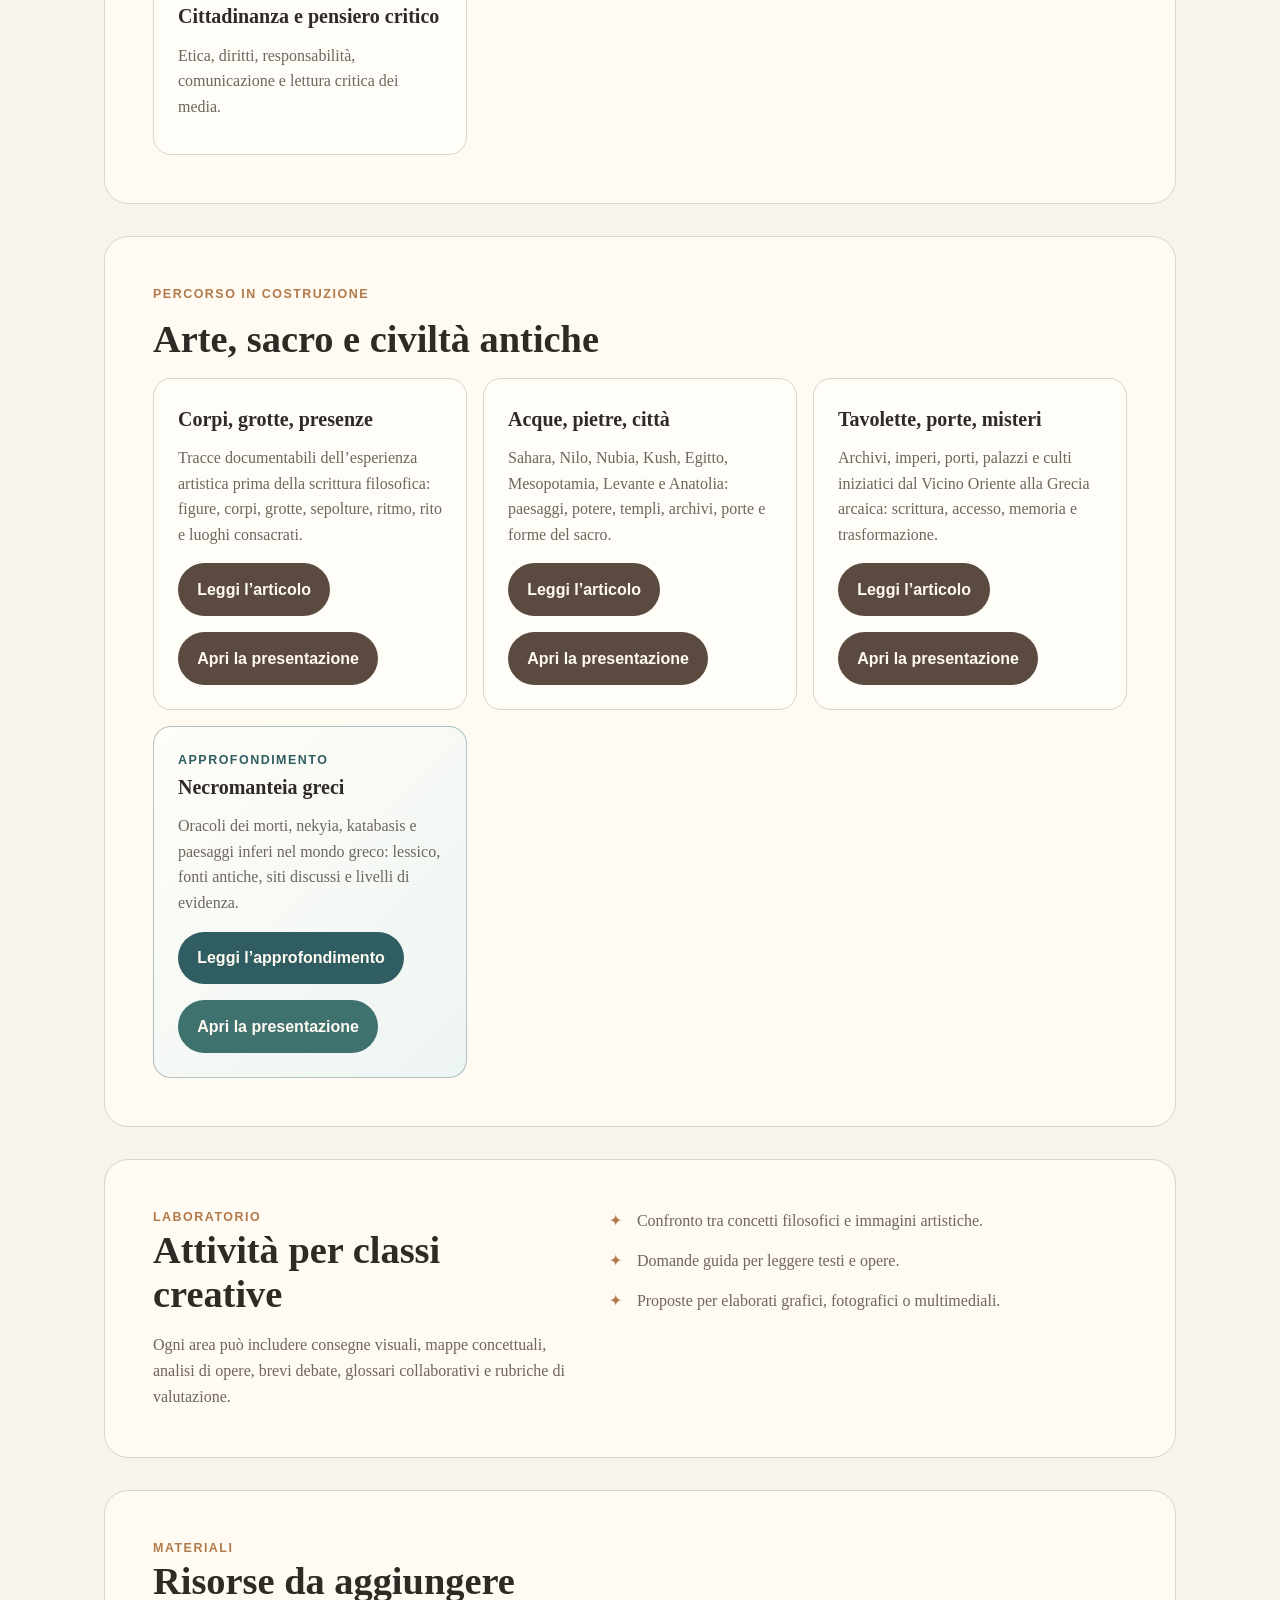
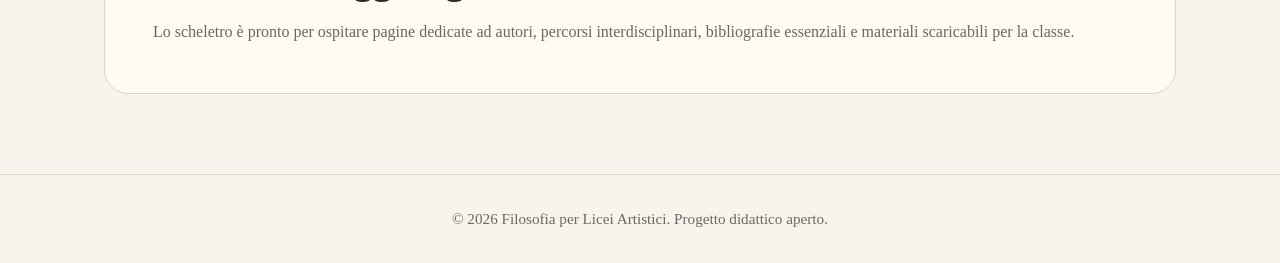
==== commit 0800eaf5: "Aggiunge presentazione per approfondimento Necromanteia" ====
--- a/index.html
+++ b/index.html
@@ -121,6 +121,7 @@
             lessico, fonti antiche, siti discussi e livelli di evidenza.
           </p>
           <a class="button" style="background: #2f5d61;" href="necromanteia-greci.html">Leggi l’approfondimento</a>
+          <a class="button" style="background: #3f716f;" href="presentazioni/necromanteia-greci.html">Apri la presentazione</a>
         </article>
       </div>
     </section>
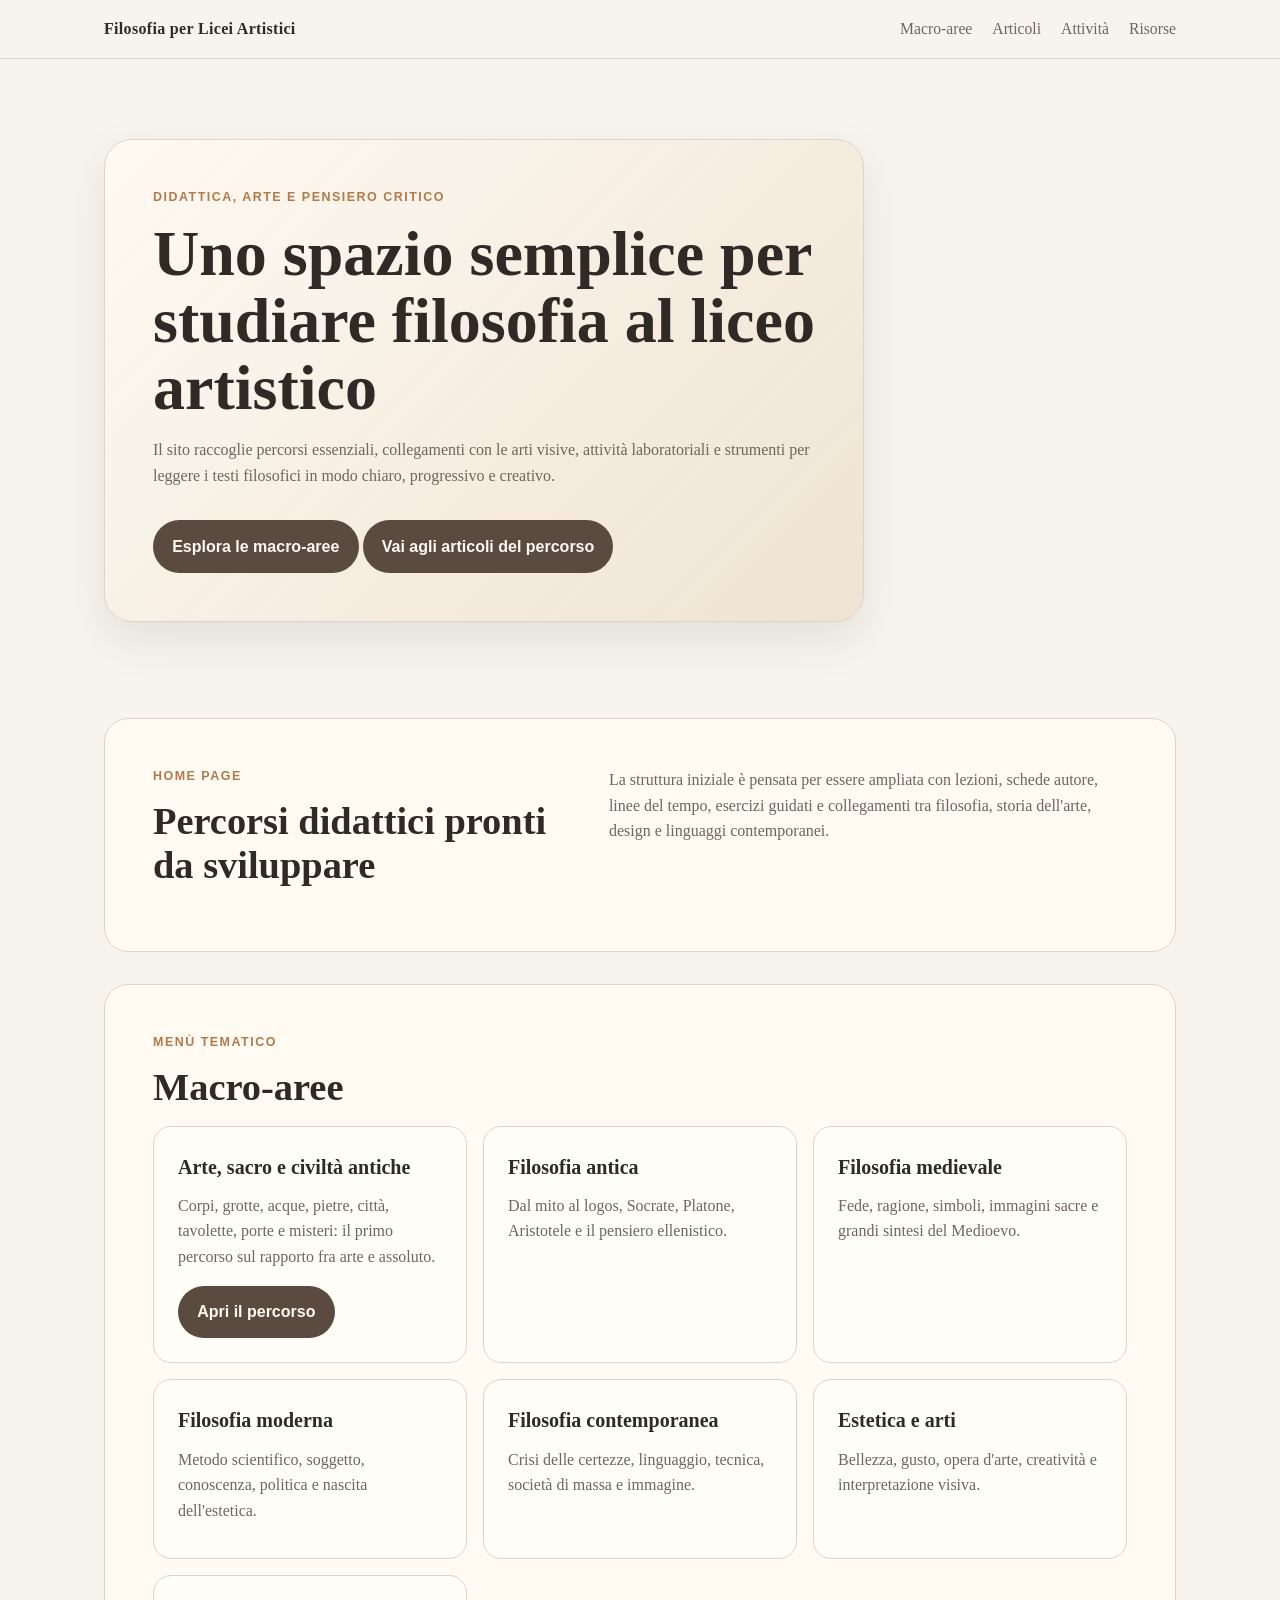
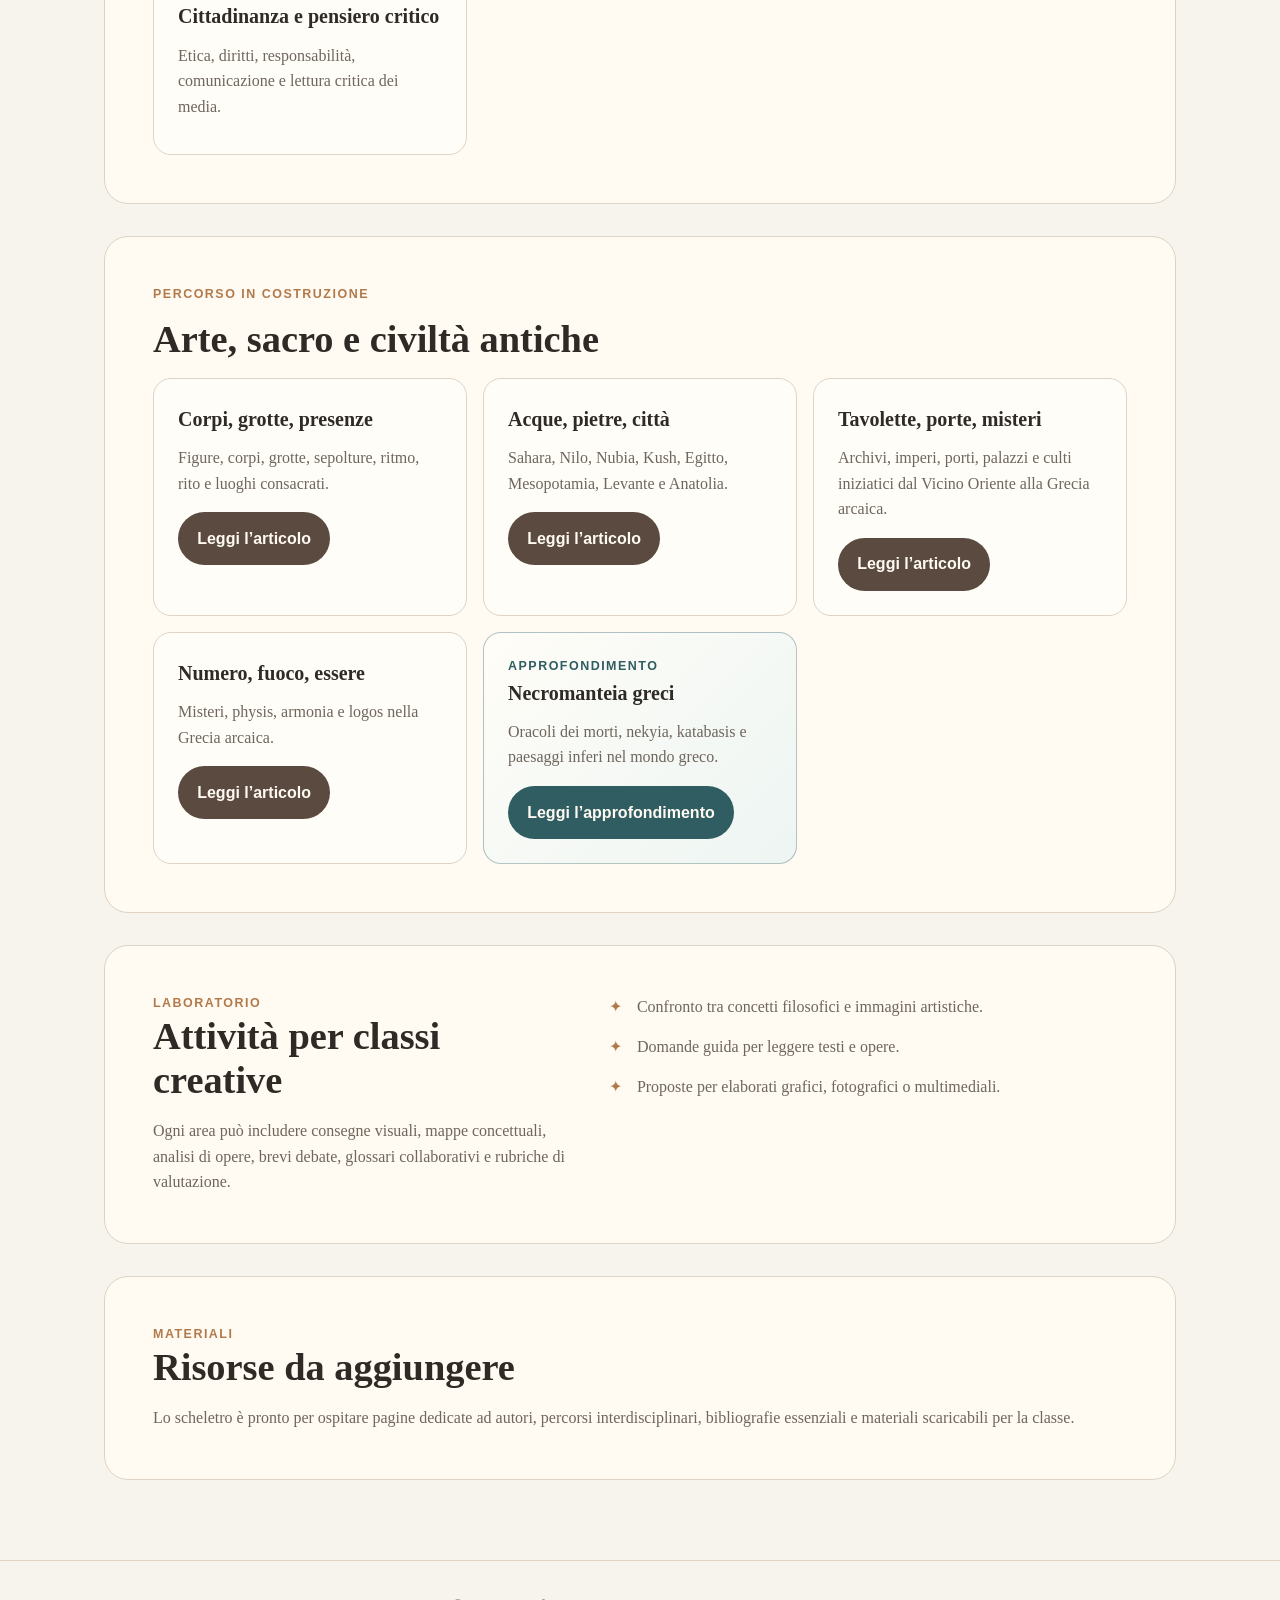
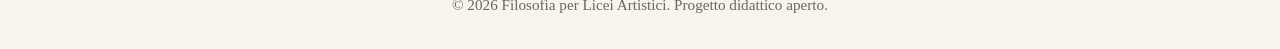
==== commit a43c1f0a: "Add article card" ====
--- a/index.html
+++ b/index.html
@@ -24,11 +24,7 @@
       <div class="hero-content">
         <p class="eyebrow">Didattica, arte e pensiero critico</p>
         <h1 id="titolo-home">Uno spazio semplice per studiare filosofia al liceo artistico</h1>
-        <p>
-          Il sito raccoglie percorsi essenziali, collegamenti con le arti visive,
-          attività laboratoriali e strumenti per leggere i testi filosofici in modo
-          chiaro, progressivo e creativo.
-        </p>
+        <p>Il sito raccoglie percorsi essenziali, collegamenti con le arti visive, attività laboratoriali e strumenti per leggere i testi filosofici in modo chiaro, progressivo e creativo.</p>
         <a class="button" href="#macro-aree">Esplora le macro-aree</a>
         <a class="button" href="#articoli">Vai agli articoli del percorso</a>
       </div>
@@ -39,46 +35,20 @@
         <p class="section-label">Home page</p>
         <h2 id="titolo-percorsi">Percorsi didattici pronti da sviluppare</h2>
       </div>
-      <p>
-        La struttura iniziale è pensata per essere ampliata con lezioni,
-        schede autore, linee del tempo, esercizi guidati e collegamenti tra
-        filosofia, storia dell'arte, design e linguaggi contemporanei.
-      </p>
+      <p>La struttura iniziale è pensata per essere ampliata con lezioni, schede autore, linee del tempo, esercizi guidati e collegamenti tra filosofia, storia dell'arte, design e linguaggi contemporanei.</p>
     </section>
 
     <section id="macro-aree" class="section" aria-labelledby="titolo-macro-aree">
       <p class="section-label">Menù tematico</p>
       <h2 id="titolo-macro-aree">Macro-aree</h2>
       <div class="card-grid">
-        <article class="card">
-          <h3>Arte, sacro e civiltà antiche</h3>
-          <p>Corpi, grotte, acque, pietre, città, tavolette, porte e misteri: il primo percorso sul rapporto fra arte e assoluto.</p>
-          <a class="button" href="#articoli">Apri il percorso</a>
-        </article>
-        <article class="card">
-          <h3>Filosofia antica</h3>
-          <p>Dal mito al logos, Socrate, Platone, Aristotele e il pensiero ellenistico.</p>
-        </article>
-        <article class="card">
-          <h3>Filosofia medievale</h3>
-          <p>Fede, ragione, simboli, immagini sacre e grandi sintesi del Medioevo.</p>
-        </article>
-        <article class="card">
-          <h3>Filosofia moderna</h3>
-          <p>Metodo scientifico, soggetto, conoscenza, politica e nascita dell'estetica.</p>
-        </article>
-        <article class="card">
-          <h3>Filosofia contemporanea</h3>
-          <p>Crisi delle certezze, linguaggio, tecnica, società di massa e immagine.</p>
-        </article>
-        <article class="card">
-          <h3>Estetica e arti</h3>
-          <p>Bellezza, gusto, opera d'arte, creatività e interpretazione visiva.</p>
-        </article>
-        <article class="card">
-          <h3>Cittadinanza e pensiero critico</h3>
-          <p>Etica, diritti, responsabilità, comunicazione e lettura critica dei media.</p>
-        </article>
+        <article class="card"><h3>Arte, sacro e civiltà antiche</h3><p>Corpi, grotte, acque, pietre, città, tavolette, porte e misteri: il primo percorso sul rapporto fra arte e assoluto.</p><a class="button" href="#articoli">Apri il percorso</a></article>
+        <article class="card"><h3>Filosofia antica</h3><p>Dal mito al logos, Socrate, Platone, Aristotele e il pensiero ellenistico.</p></article>
+        <article class="card"><h3>Filosofia medievale</h3><p>Fede, ragione, simboli, immagini sacre e grandi sintesi del Medioevo.</p></article>
+        <article class="card"><h3>Filosofia moderna</h3><p>Metodo scientifico, soggetto, conoscenza, politica e nascita dell'estetica.</p></article>
+        <article class="card"><h3>Filosofia contemporanea</h3><p>Crisi delle certezze, linguaggio, tecnica, società di massa e immagine.</p></article>
+        <article class="card"><h3>Estetica e arti</h3><p>Bellezza, gusto, opera d'arte, creatività e interpretazione visiva.</p></article>
+        <article class="card"><h3>Cittadinanza e pensiero critico</h3><p>Etica, diritti, responsabilità, comunicazione e lettura critica dei media.</p></article>
       </div>
     </section>
 
@@ -86,74 +56,19 @@
       <p class="section-label">Percorso in costruzione</p>
       <h2 id="titolo-articoli">Arte, sacro e civiltà antiche</h2>
       <div class="card-grid">
-        <article class="card">
-          <h3>Corpi, grotte, presenze</h3>
-          <p>
-            Tracce documentabili dell’esperienza artistica prima della scrittura filosofica:
-            figure, corpi, grotte, sepolture, ritmo, rito e luoghi consacrati.
-          </p>
-          <a class="button" href="quando-l-arte-era-una-soglia.html">Leggi l’articolo</a>
-          <a class="button" href="presentazioni/quando-l-arte-era-una-soglia.html">Apri la presentazione</a>
-        </article>
-        <article class="card">
-          <h3>Acque, pietre, città</h3>
-          <p>
-            Sahara, Nilo, Nubia, Kush, Egitto, Mesopotamia, Levante e Anatolia:
-            paesaggi, potere, templi, archivi, porte e forme del sacro.
-          </p>
-          <a class="button" href="acque-pietre-citta.html">Leggi l’articolo</a>
-          <a class="button" href="presentazioni/acque-pietre-citta.html">Apri la presentazione</a>
-        </article>
-        <article class="card">
-          <h3>Tavolette, porte, misteri</h3>
-          <p>
-            Archivi, imperi, porti, palazzi e culti iniziatici dal Vicino Oriente
-            alla Grecia arcaica: scrittura, accesso, memoria e trasformazione.
-          </p>
-          <a class="button" href="tavolette-porte-misteri.html">Leggi l’articolo</a>
-          <a class="button" href="presentazioni/tavolette-porte-misteri.html">Apri la presentazione</a>
-        </article>
-        <article class="card" style="border-color: rgba(47, 93, 97, 0.35); background: linear-gradient(135deg, #fffdf8 0%, #edf5f2 100%);">
-          <p class="section-label" style="color: #2f5d61;">Approfondimento</p>
-          <h3>Necromanteia greci</h3>
-          <p>
-            Oracoli dei morti, nekyia, katabasis e paesaggi inferi nel mondo greco:
-            lessico, fonti antiche, siti discussi e livelli di evidenza.
-          </p>
-          <a class="button" style="background: #2f5d61;" href="necromanteia-greci.html">Leggi l’approfondimento</a>
-          <a class="button" style="background: #3f716f;" href="presentazioni/necromanteia-greci.html">Apri la presentazione</a>
-        </article>
+        <article class="card"><h3>Corpi, grotte, presenze</h3><p>Figure, corpi, grotte, sepolture, ritmo, rito e luoghi consacrati.</p><a class="button" href="quando-l-arte-era-una-soglia.html">Leggi l’articolo</a></article>
+        <article class="card"><h3>Acque, pietre, città</h3><p>Sahara, Nilo, Nubia, Kush, Egitto, Mesopotamia, Levante e Anatolia.</p><a class="button" href="acque-pietre-citta.html">Leggi l’articolo</a></article>
+        <article class="card"><h3>Tavolette, porte, misteri</h3><p>Archivi, imperi, porti, palazzi e culti iniziatici dal Vicino Oriente alla Grecia arcaica.</p><a class="button" href="tavolette-porte-misteri.html">Leggi l’articolo</a></article>
+        <article class="card"><h3>Numero, fuoco, essere</h3><p>Misteri, physis, armonia e logos nella Grecia arcaica.</p><a class="button" href="numero-fuoco-essere.html">Leggi l’articolo</a></article>
+        <article class="card" style="border-color: rgba(47, 93, 97, 0.35); background: linear-gradient(135deg, #fffdf8 0%, #edf5f2 100%);"><p class="section-label" style="color: #2f5d61;">Approfondimento</p><h3>Necromanteia greci</h3><p>Oracoli dei morti, nekyia, katabasis e paesaggi inferi nel mondo greco.</p><a class="button" style="background: #2f5d61;" href="necromanteia-greci.html">Leggi l’approfondimento</a></article>
       </div>
     </section>
 
-    <section id="attivita" class="section split-section" aria-labelledby="titolo-attivita">
-      <div>
-        <p class="section-label">Laboratorio</p>
-        <h2 id="titolo-attivita">Attività per classi creative</h2>
-        <p>
-          Ogni area può includere consegne visuali, mappe concettuali, analisi
-          di opere, brevi debate, glossari collaborativi e rubriche di valutazione.
-        </p>
-      </div>
-      <ul class="check-list">
-        <li>Confronto tra concetti filosofici e immagini artistiche.</li>
-        <li>Domande guida per leggere testi e opere.</li>
-        <li>Proposte per elaborati grafici, fotografici o multimediali.</li>
-      </ul>
-    </section>
+    <section id="attivita" class="section split-section" aria-labelledby="titolo-attivita"><div><p class="section-label">Laboratorio</p><h2 id="titolo-attivita">Attività per classi creative</h2><p>Ogni area può includere consegne visuali, mappe concettuali, analisi di opere, brevi debate, glossari collaborativi e rubriche di valutazione.</p></div><ul class="check-list"><li>Confronto tra concetti filosofici e immagini artistiche.</li><li>Domande guida per leggere testi e opere.</li><li>Proposte per elaborati grafici, fotografici o multimediali.</li></ul></section>
 
-    <section id="risorse" class="section resources" aria-labelledby="titolo-risorse">
-      <p class="section-label">Materiali</p>
-      <h2 id="titolo-risorse">Risorse da aggiungere</h2>
-      <p>
-        Lo scheletro è pronto per ospitare pagine dedicate ad autori, percorsi
-        interdisciplinari, bibliografie essenziali e materiali scaricabili per la classe.
-      </p>
-    </section>
+    <section id="risorse" class="section resources" aria-labelledby="titolo-risorse"><p class="section-label">Materiali</p><h2 id="titolo-risorse">Risorse da aggiungere</h2><p>Lo scheletro è pronto per ospitare pagine dedicate ad autori, percorsi interdisciplinari, bibliografie essenziali e materiali scaricabili per la classe.</p></section>
   </main>
 
-  <footer class="site-footer">
-    <p>&copy; 2026 Filosofia per Licei Artistici. Progetto didattico aperto.</p>
-  </footer>
+  <footer class="site-footer"><p>&copy; 2026 Filosofia per Licei Artistici. Progetto didattico aperto.</p></footer>
 </body>
-</html>+</html>
--- a/styles.css
+++ b/styles.css
@@ -352,7 +352,6 @@
   box-shadow: var(--shadow-soft);
 }
 
-
 .media-cluster {
   margin: 2rem 0;
   padding: 1.25rem;
@@ -529,3 +528,24 @@
     padding: 1.5rem;
   }
 }
+
+/* Fallback robusti per immagini Wikimedia dell’approfondimento Necromanteia: usa Special:FilePath quando i thumbnail diretti non vengono generati dal browser. */
+img[src*="Basement_of_Necromanteion.jpg"] {
+  content: url("https://commons.wikimedia.org/wiki/Special:FilePath/DSCF6210_%CE%9D%CE%B5%CE%BA%CF%81%CE%BF%CE%BC%CE%B1%CE%BD%CF%84%CE%B5%CE%B9%CE%BF_%CF%84%CE%BF%CF%85_%CE%91%CF%87%CE%B5%CF%81%CE%BF%CE%BD%CF%84%CE%B1.jpg?width=1200");
+}
+
+img[src*="Labyrinth_halls_at_Nekromanteion.jpg"] {
+  content: url("https://commons.wikimedia.org/wiki/Special:FilePath/Labyrinth_halls_at_Nekromanteion.jpg?width=1200");
+}
+
+img[src*="Orphic_Gold_Tablet"] {
+  content: url("https://commons.wikimedia.org/wiki/Special:FilePath/Orphic_Gold_Tablet_(Petelia_-_British_Museum,_London).jpg?width=1200");
+}
+
+img[src*="Derveni-papyrus.jpg"] {
+  content: url("https://commons.wikimedia.org/wiki/Special:FilePath/Derveni-papyrus.jpg?width=1200");
+}
+
+img[src*="Crat%C3%A8re_de_Derveni_0001.jpg"] {
+  content: url("https://commons.wikimedia.org/wiki/Special:FilePath/Crat%C3%A8re_de_Derveni_0001.jpg?width=1200");
+}
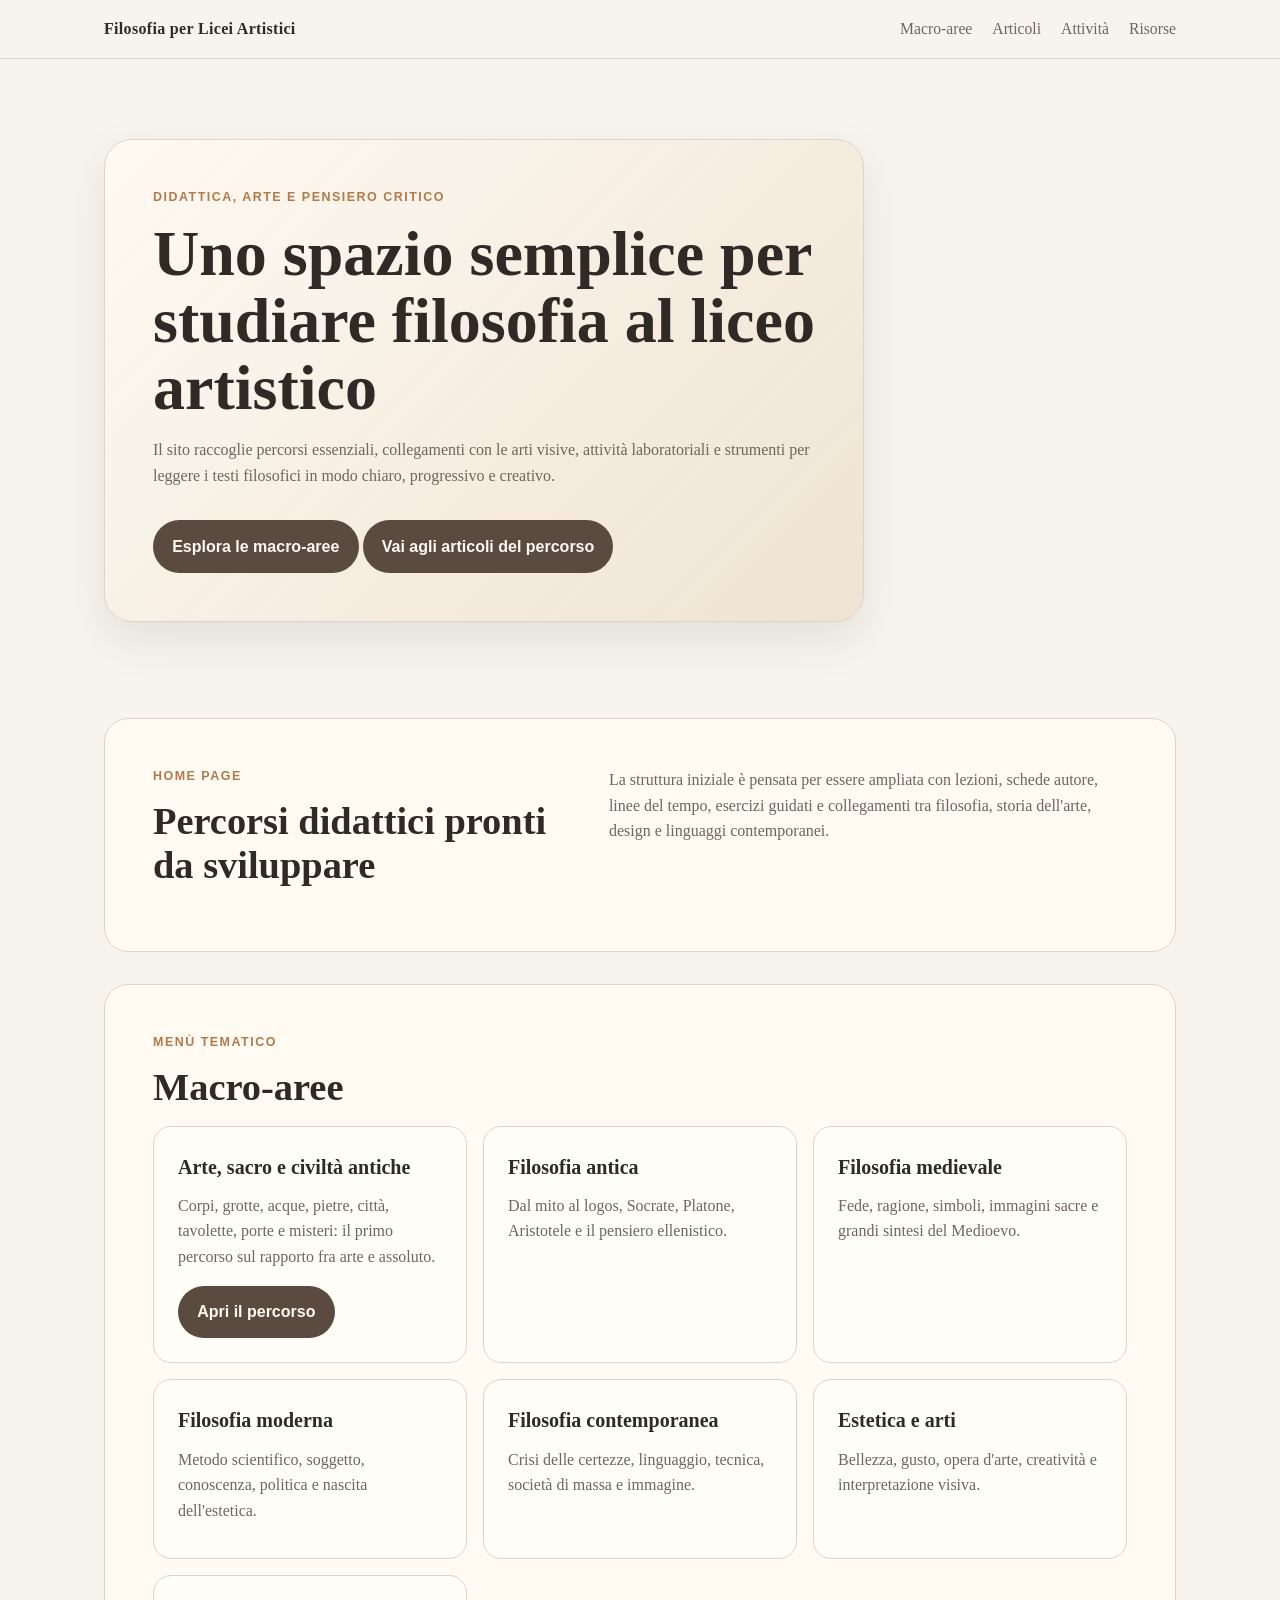
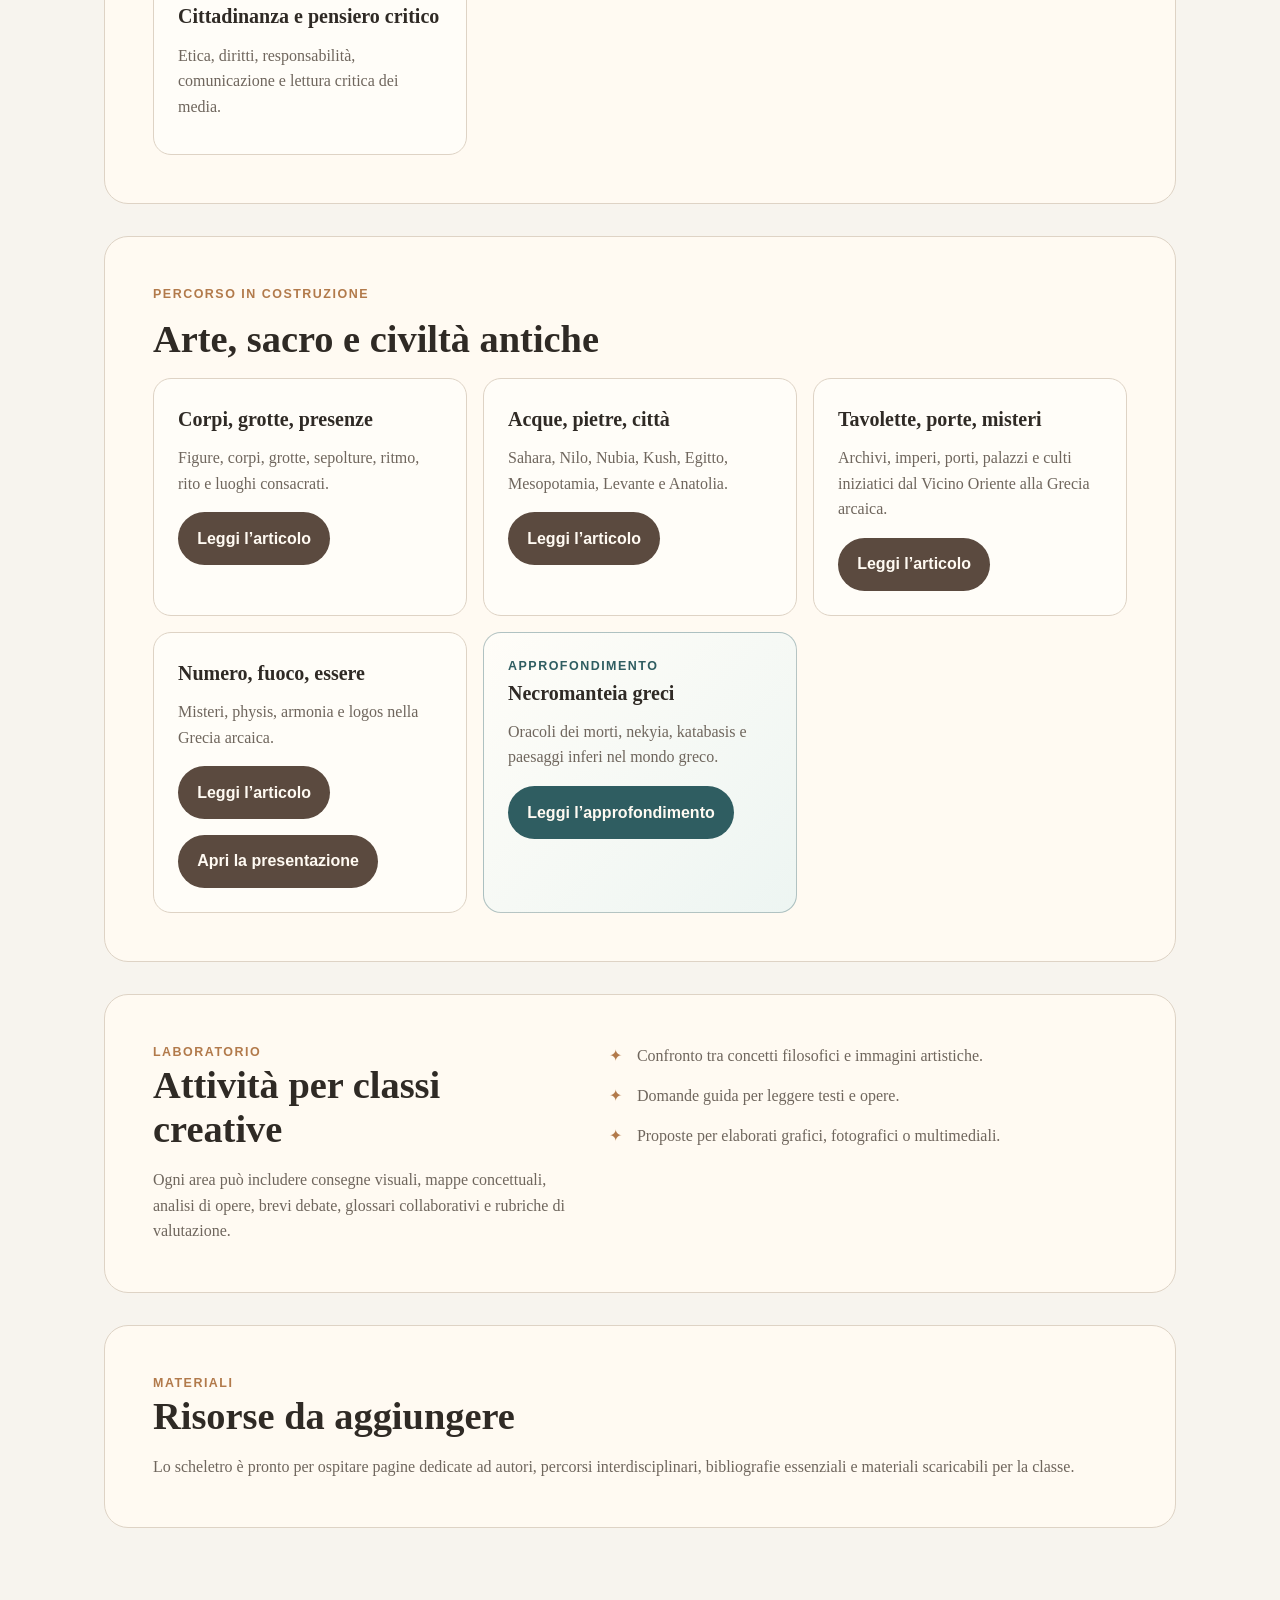
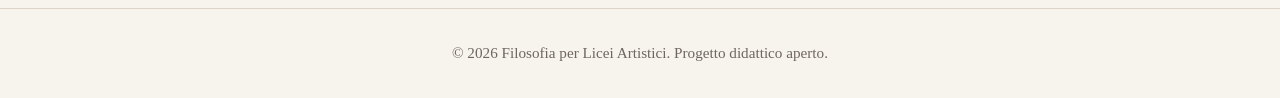
==== commit 3984ee38: "Add presentation link to Numero card" ====
--- a/index.html
+++ b/index.html
@@ -31,16 +31,12 @@
     </section>
 
     <section id="percorsi" class="section intro-section" aria-labelledby="titolo-percorsi">
-      <div>
-        <p class="section-label">Home page</p>
-        <h2 id="titolo-percorsi">Percorsi didattici pronti da sviluppare</h2>
-      </div>
+      <div><p class="section-label">Home page</p><h2 id="titolo-percorsi">Percorsi didattici pronti da sviluppare</h2></div>
       <p>La struttura iniziale è pensata per essere ampliata con lezioni, schede autore, linee del tempo, esercizi guidati e collegamenti tra filosofia, storia dell'arte, design e linguaggi contemporanei.</p>
     </section>
 
     <section id="macro-aree" class="section" aria-labelledby="titolo-macro-aree">
-      <p class="section-label">Menù tematico</p>
-      <h2 id="titolo-macro-aree">Macro-aree</h2>
+      <p class="section-label">Menù tematico</p><h2 id="titolo-macro-aree">Macro-aree</h2>
       <div class="card-grid">
         <article class="card"><h3>Arte, sacro e civiltà antiche</h3><p>Corpi, grotte, acque, pietre, città, tavolette, porte e misteri: il primo percorso sul rapporto fra arte e assoluto.</p><a class="button" href="#articoli">Apri il percorso</a></article>
         <article class="card"><h3>Filosofia antica</h3><p>Dal mito al logos, Socrate, Platone, Aristotele e il pensiero ellenistico.</p></article>
@@ -53,22 +49,19 @@
     </section>
 
     <section id="articoli" class="section" aria-labelledby="titolo-articoli">
-      <p class="section-label">Percorso in costruzione</p>
-      <h2 id="titolo-articoli">Arte, sacro e civiltà antiche</h2>
+      <p class="section-label">Percorso in costruzione</p><h2 id="titolo-articoli">Arte, sacro e civiltà antiche</h2>
       <div class="card-grid">
         <article class="card"><h3>Corpi, grotte, presenze</h3><p>Figure, corpi, grotte, sepolture, ritmo, rito e luoghi consacrati.</p><a class="button" href="quando-l-arte-era-una-soglia.html">Leggi l’articolo</a></article>
         <article class="card"><h3>Acque, pietre, città</h3><p>Sahara, Nilo, Nubia, Kush, Egitto, Mesopotamia, Levante e Anatolia.</p><a class="button" href="acque-pietre-citta.html">Leggi l’articolo</a></article>
         <article class="card"><h3>Tavolette, porte, misteri</h3><p>Archivi, imperi, porti, palazzi e culti iniziatici dal Vicino Oriente alla Grecia arcaica.</p><a class="button" href="tavolette-porte-misteri.html">Leggi l’articolo</a></article>
-        <article class="card"><h3>Numero, fuoco, essere</h3><p>Misteri, physis, armonia e logos nella Grecia arcaica.</p><a class="button" href="numero-fuoco-essere.html">Leggi l’articolo</a></article>
+        <article class="card"><h3>Numero, fuoco, essere</h3><p>Misteri, physis, armonia e logos nella Grecia arcaica.</p><a class="button" href="numero-fuoco-essere.html">Leggi l’articolo</a><a class="button" href="presentazioni/numero-fuoco-essere.html">Apri la presentazione</a></article>
         <article class="card" style="border-color: rgba(47, 93, 97, 0.35); background: linear-gradient(135deg, #fffdf8 0%, #edf5f2 100%);"><p class="section-label" style="color: #2f5d61;">Approfondimento</p><h3>Necromanteia greci</h3><p>Oracoli dei morti, nekyia, katabasis e paesaggi inferi nel mondo greco.</p><a class="button" style="background: #2f5d61;" href="necromanteia-greci.html">Leggi l’approfondimento</a></article>
       </div>
     </section>
 
     <section id="attivita" class="section split-section" aria-labelledby="titolo-attivita"><div><p class="section-label">Laboratorio</p><h2 id="titolo-attivita">Attività per classi creative</h2><p>Ogni area può includere consegne visuali, mappe concettuali, analisi di opere, brevi debate, glossari collaborativi e rubriche di valutazione.</p></div><ul class="check-list"><li>Confronto tra concetti filosofici e immagini artistiche.</li><li>Domande guida per leggere testi e opere.</li><li>Proposte per elaborati grafici, fotografici o multimediali.</li></ul></section>
-
     <section id="risorse" class="section resources" aria-labelledby="titolo-risorse"><p class="section-label">Materiali</p><h2 id="titolo-risorse">Risorse da aggiungere</h2><p>Lo scheletro è pronto per ospitare pagine dedicate ad autori, percorsi interdisciplinari, bibliografie essenziali e materiali scaricabili per la classe.</p></section>
   </main>
-
   <footer class="site-footer"><p>&copy; 2026 Filosofia per Licei Artistici. Progetto didattico aperto.</p></footer>
 </body>
 </html>
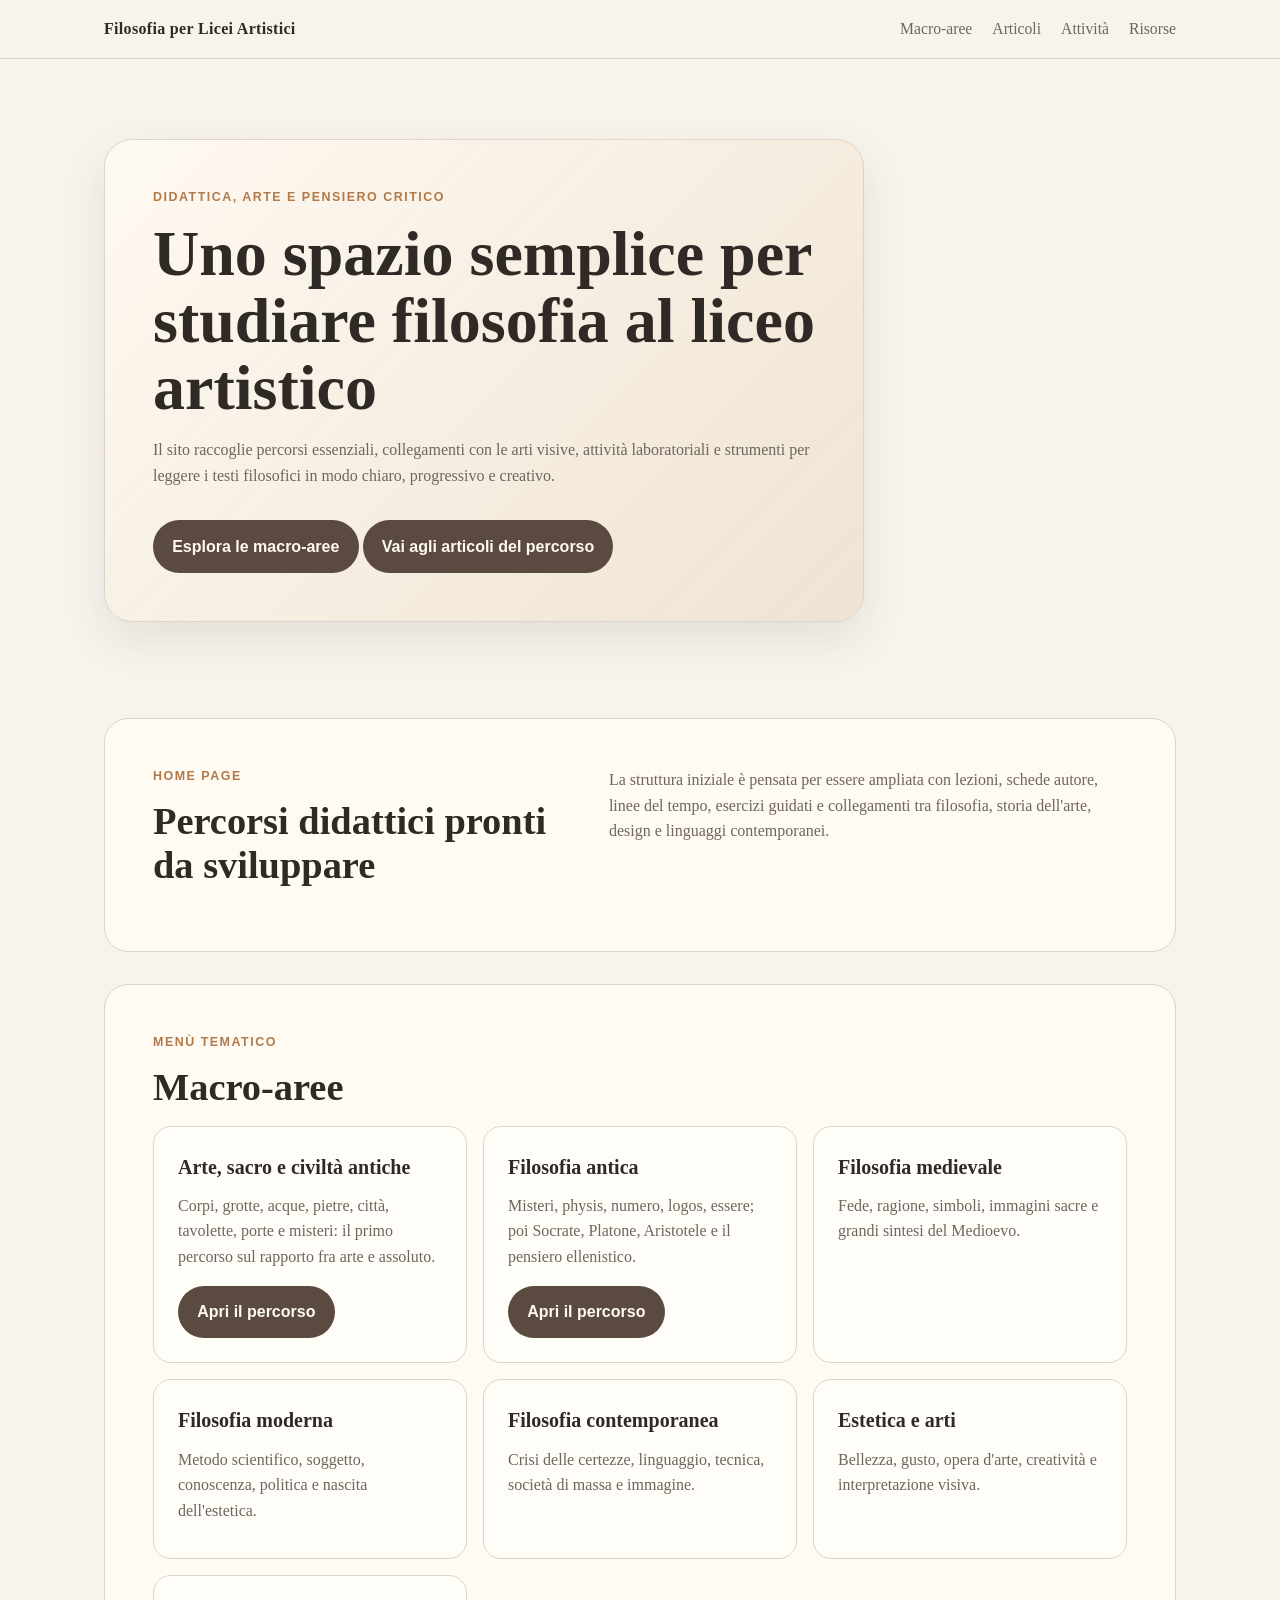
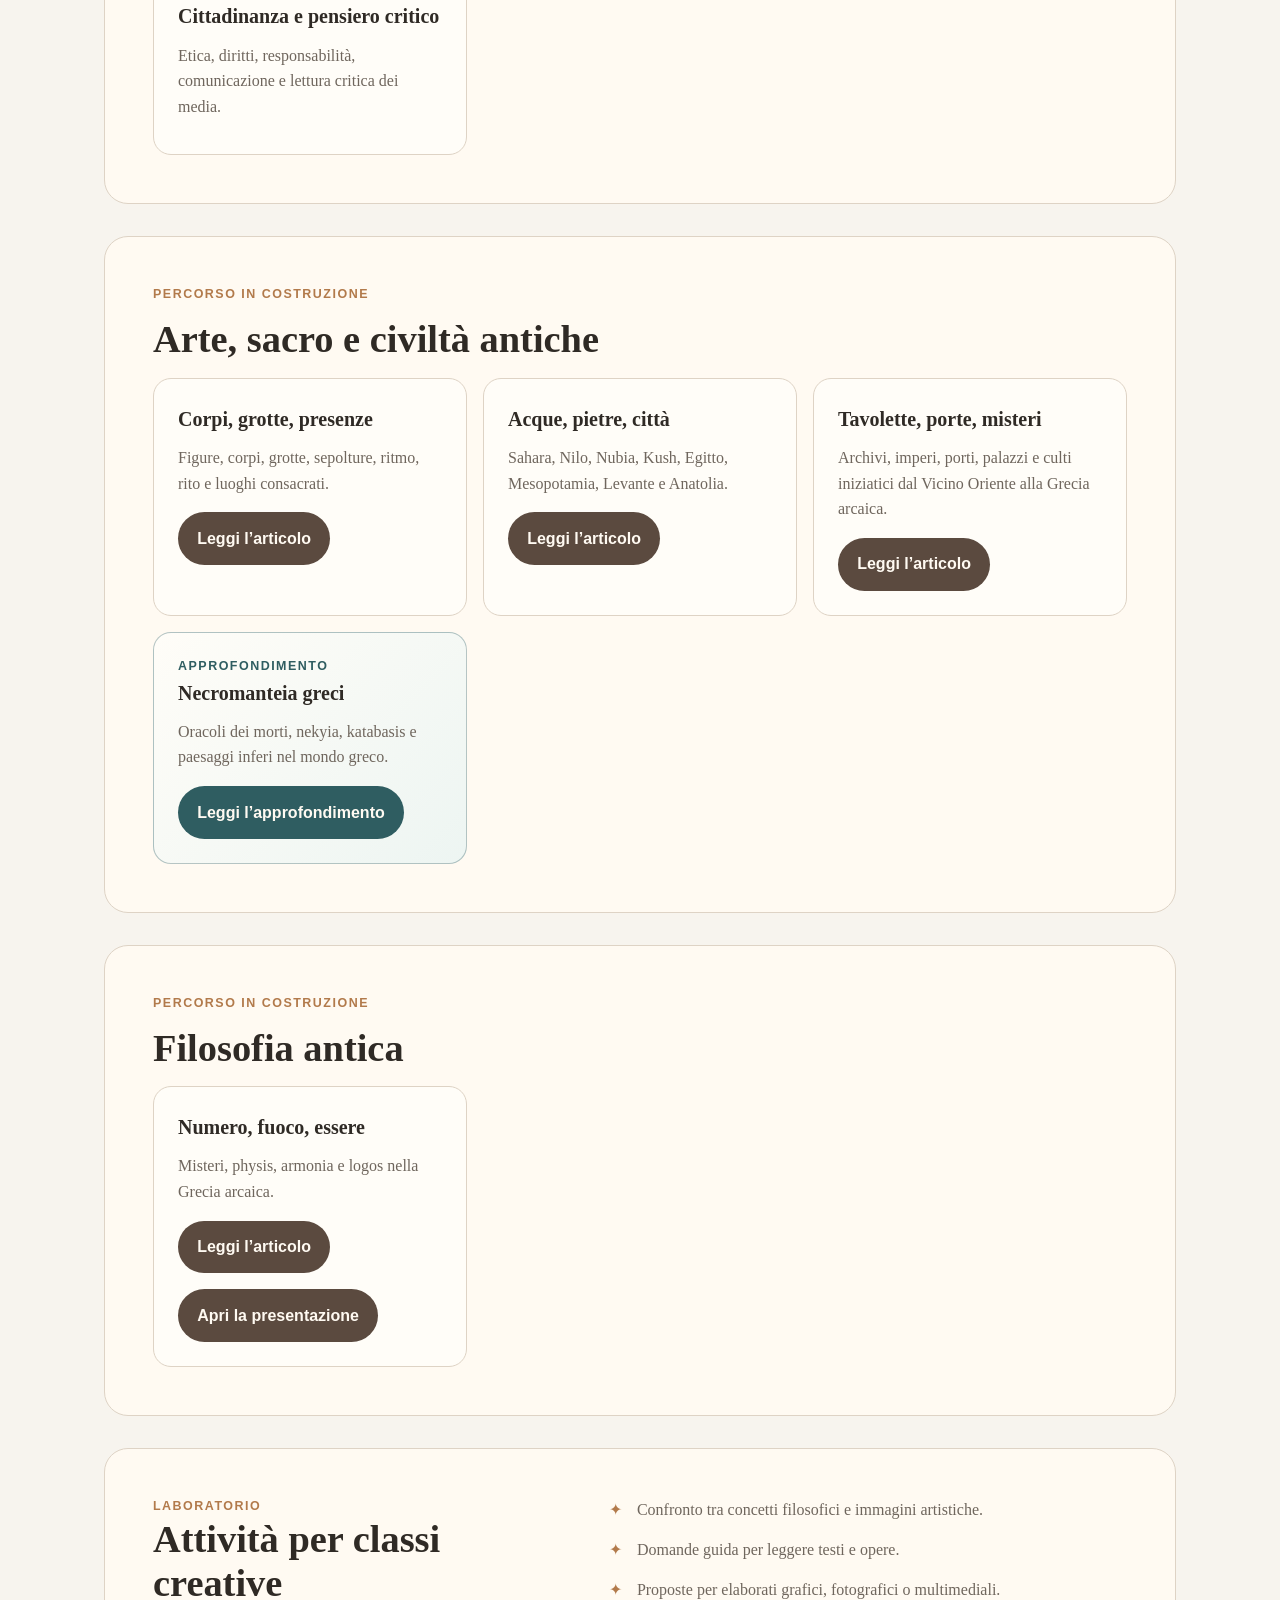
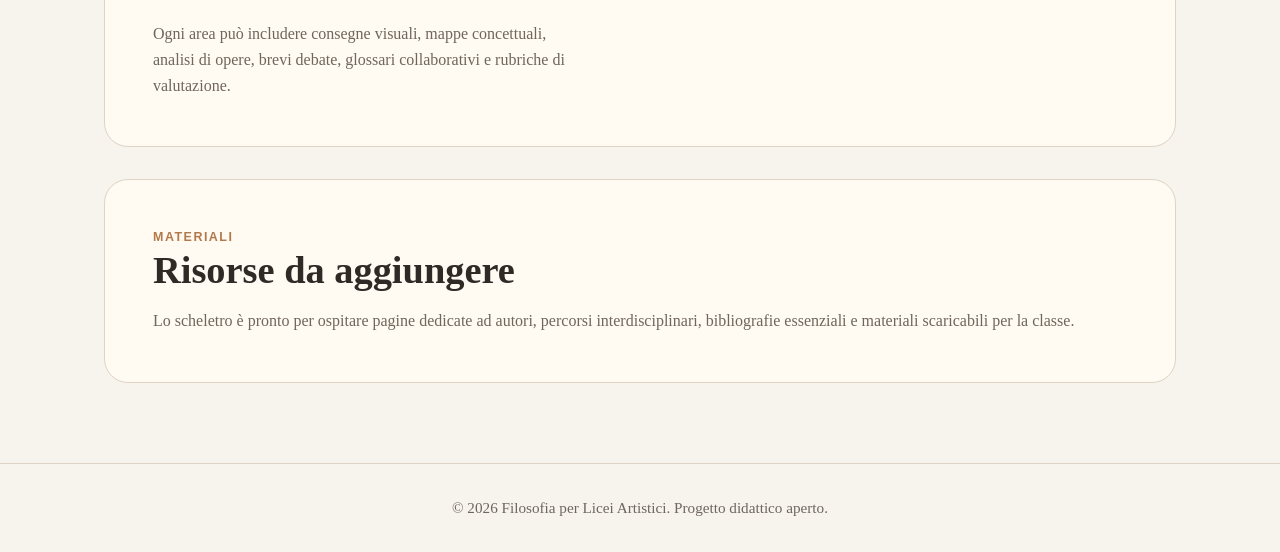
==== commit f39420ff: "Move Numero fuoco essere to ancient philosophy section" ====
--- a/index.html
+++ b/index.html
@@ -39,7 +39,7 @@
       <p class="section-label">Menù tematico</p><h2 id="titolo-macro-aree">Macro-aree</h2>
       <div class="card-grid">
         <article class="card"><h3>Arte, sacro e civiltà antiche</h3><p>Corpi, grotte, acque, pietre, città, tavolette, porte e misteri: il primo percorso sul rapporto fra arte e assoluto.</p><a class="button" href="#articoli">Apri il percorso</a></article>
-        <article class="card"><h3>Filosofia antica</h3><p>Dal mito al logos, Socrate, Platone, Aristotele e il pensiero ellenistico.</p></article>
+        <article class="card"><h3>Filosofia antica</h3><p>Misteri, physis, numero, logos, essere; poi Socrate, Platone, Aristotele e il pensiero ellenistico.</p><a class="button" href="#filosofia-antica-articoli">Apri il percorso</a></article>
         <article class="card"><h3>Filosofia medievale</h3><p>Fede, ragione, simboli, immagini sacre e grandi sintesi del Medioevo.</p></article>
         <article class="card"><h3>Filosofia moderna</h3><p>Metodo scientifico, soggetto, conoscenza, politica e nascita dell'estetica.</p></article>
         <article class="card"><h3>Filosofia contemporanea</h3><p>Crisi delle certezze, linguaggio, tecnica, società di massa e immagine.</p></article>
@@ -54,8 +54,14 @@
         <article class="card"><h3>Corpi, grotte, presenze</h3><p>Figure, corpi, grotte, sepolture, ritmo, rito e luoghi consacrati.</p><a class="button" href="quando-l-arte-era-una-soglia.html">Leggi l’articolo</a></article>
         <article class="card"><h3>Acque, pietre, città</h3><p>Sahara, Nilo, Nubia, Kush, Egitto, Mesopotamia, Levante e Anatolia.</p><a class="button" href="acque-pietre-citta.html">Leggi l’articolo</a></article>
         <article class="card"><h3>Tavolette, porte, misteri</h3><p>Archivi, imperi, porti, palazzi e culti iniziatici dal Vicino Oriente alla Grecia arcaica.</p><a class="button" href="tavolette-porte-misteri.html">Leggi l’articolo</a></article>
+        <article class="card" style="border-color: rgba(47, 93, 97, 0.35); background: linear-gradient(135deg, #fffdf8 0%, #edf5f2 100%);"><p class="section-label" style="color: #2f5d61;">Approfondimento</p><h3>Necromanteia greci</h3><p>Oracoli dei morti, nekyia, katabasis e paesaggi inferi nel mondo greco.</p><a class="button" style="background: #2f5d61;" href="necromanteia-greci.html">Leggi l’approfondimento</a></article>
+      </div>
+    </section>
+
+    <section id="filosofia-antica-articoli" class="section" aria-labelledby="titolo-filosofia-antica-articoli">
+      <p class="section-label">Percorso in costruzione</p><h2 id="titolo-filosofia-antica-articoli">Filosofia antica</h2>
+      <div class="card-grid">
         <article class="card"><h3>Numero, fuoco, essere</h3><p>Misteri, physis, armonia e logos nella Grecia arcaica.</p><a class="button" href="numero-fuoco-essere.html">Leggi l’articolo</a><a class="button" href="presentazioni/numero-fuoco-essere.html">Apri la presentazione</a></article>
-        <article class="card" style="border-color: rgba(47, 93, 97, 0.35); background: linear-gradient(135deg, #fffdf8 0%, #edf5f2 100%);"><p class="section-label" style="color: #2f5d61;">Approfondimento</p><h3>Necromanteia greci</h3><p>Oracoli dei morti, nekyia, katabasis e paesaggi inferi nel mondo greco.</p><a class="button" style="background: #2f5d61;" href="necromanteia-greci.html">Leggi l’approfondimento</a></article>
       </div>
     </section>
 
